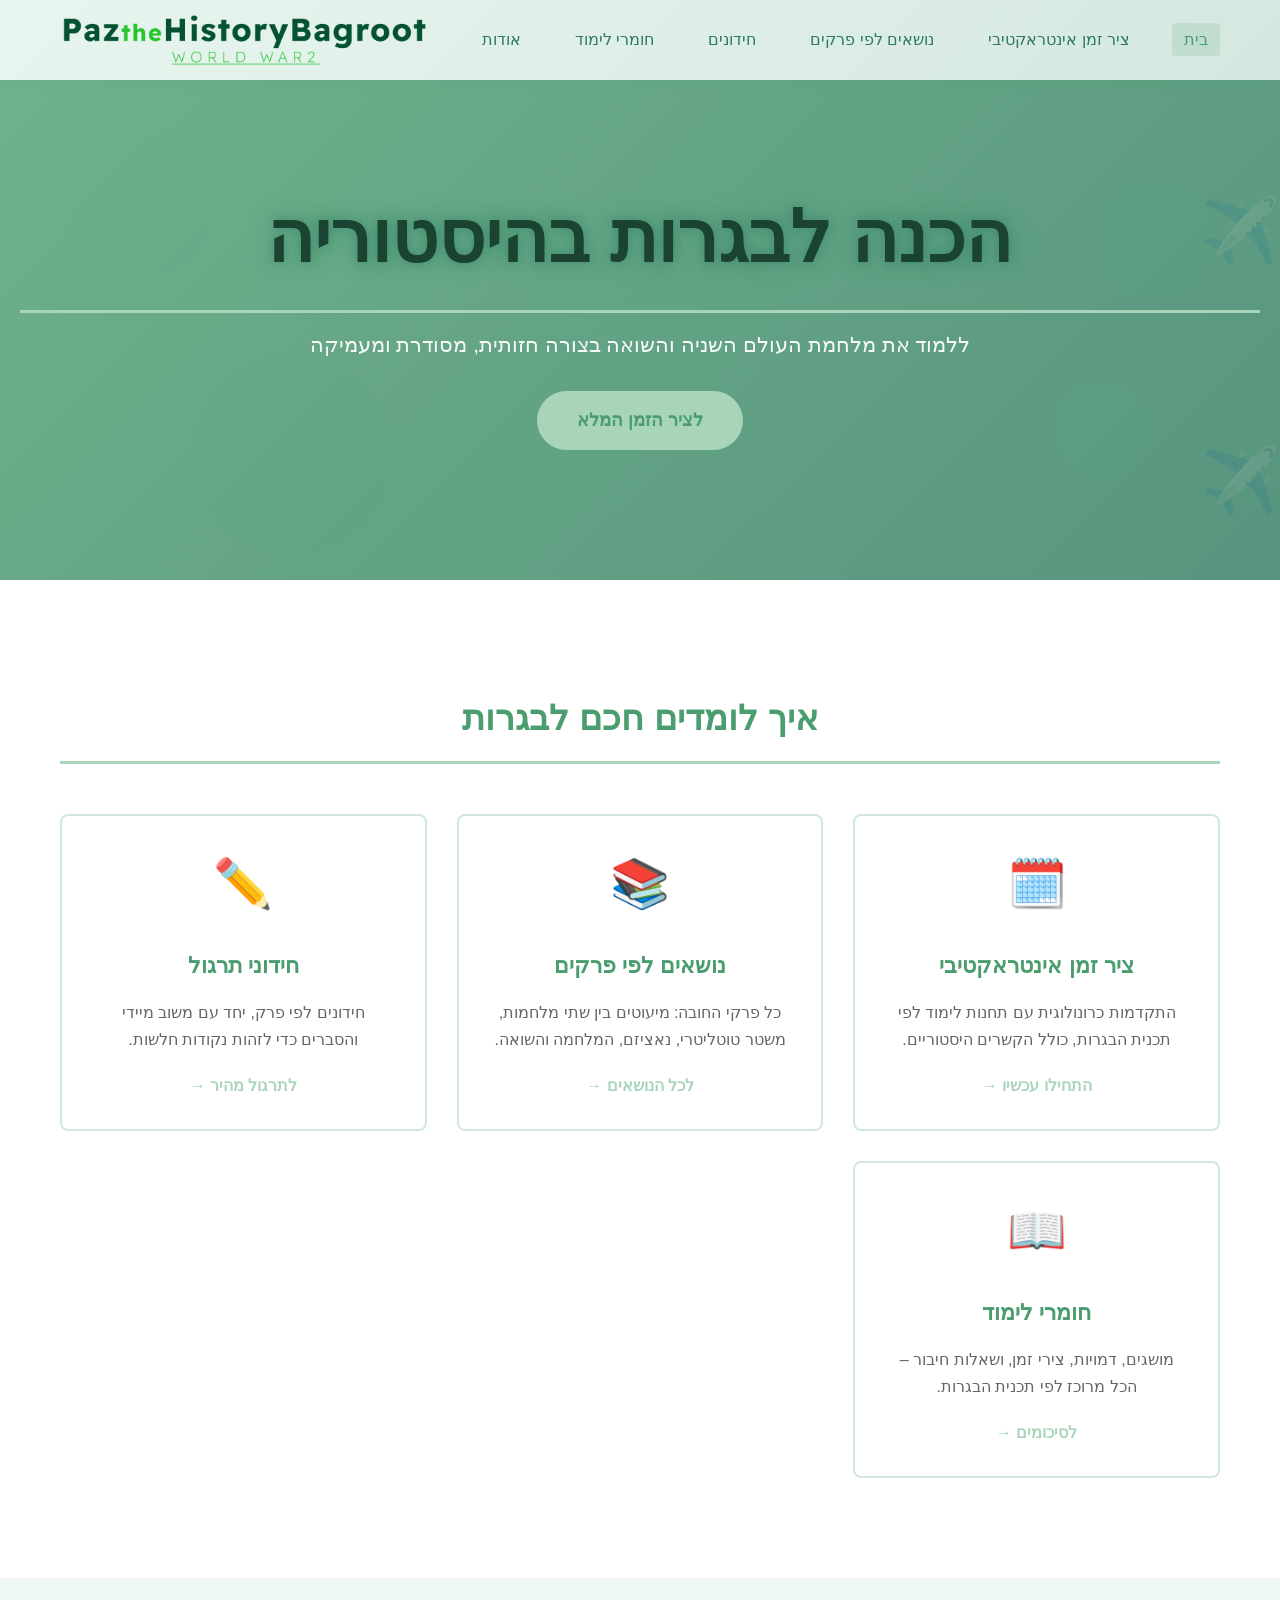
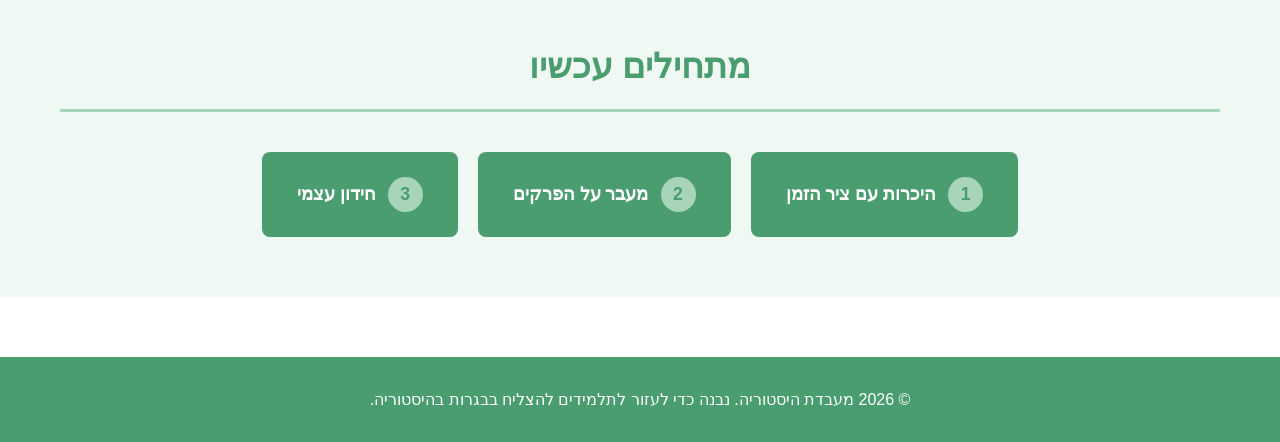
==== index.html @ ee6e5143 "Enhance hero heading with glow effect and add floating circle animations index.html changes: - Added" ====
<!DOCTYPE html>
<html lang="he" dir="rtl">
<head>
  <meta charset="UTF-8">
  <meta name="viewport" content="width=device-width, initial-scale=1.0">
  <title>PaztheHistoryBagroot</title>
  <link rel="stylesheet" href="styles/style.css">
</head>

<body dir="rtl">
  <header class="main-header">
    <div class="header-container">
      <nav class="main-nav">
        <ul>
          <li><a href="index.html" class="active">בית</a></li>
          <li><a href="interactive-timeline.html">ציר זמן אינטראקטיבי</a></li>
          <li><a href="topics.html">נושאים לפי פרקים</a></li>
          <li><a href="quizzes.html">חידונים</a></li>
          <li><a href="study-materials.html">חומרי לימוד</a></li>
          <li><a href="about.html">אודות</a></li>
        </ul>
      </nav>
      <a href="index.html" class="logo-link">
        <img src="images/pazthehistorybagroot-high-resolution-logo-transparent.png" alt="PaztheHistoryBagroot" class="header-logo">
      </a>
    </div>
  </header>

  <main>
    <!-- Hero Section -->
    <section class="hero">      <div class="hero-background">
        <div class="floater floater-1"></div>
        <div class="floater floater-2"></div>
        <div class="floater floater-3"></div>
        <div class="floater floater-4"></div>
        <div class="plane plane-1">✈️</div>
        <div class="plane plane-2">✈️</div>
      </div>      <div class="hero-content">
        <h2>הכנה לבגרות בהיסטוריה</h2>
        <p>ללמוד את מלחמת העולם השניה והשואה בצורה חזותית, מסודרת ומעמיקה</p>
        <a href="interactive-timeline.html" class="cta-button">לציר הזמן המלא</a>
      </div>
    </section>

    <!-- Feature Cards Section -->
    <section class="features">
      <div class="container">
        <h2>איך לומדים חכם לבגרות</h2>
        <div class="features-grid">
          <div class="feature-card">
            <div class="feature-icon">🗓️</div>
            <h3>ציר זמן אינטראקטיבי</h3>
            <p>התקדמות כרונולוגית עם תחנות לימוד לפי תכנית הבגרות, כולל הקשרים היסטוריים.</p>
            <a href="interactive-timeline.html" class="feature-link">התחילו עכשיו →</a>
          </div>

          <div class="feature-card">
            <div class="feature-icon">📚</div>
            <h3>נושאים לפי פרקים</h3>
            <p>כל פרקי החובה: מיעוטים בין שתי מלחמות, משטר טוטליטרי, נאציזם, המלחמה והשואה.</p>
            <a href="topics.html" class="feature-link">לכל הנושאים →</a>
          </div>

          <div class="feature-card">
            <div class="feature-icon">✏️</div>
            <h3>חידוני תרגול</h3>
            <p>חידונים לפי פרק, יחד עם משוב מיידי והסברים כדי לזהות נקודות חלשות.</p>
            <a href="quizzes.html" class="feature-link">לתרגול מהיר →</a>
          </div>

          <div class="feature-card">
            <div class="feature-icon">📖</div>
            <h3>חומרי לימוד</h3>
            <p>מושגים, דמויות, צירי זמן, ושאלות חיבור – הכל מרוכז לפי תכנית הבגרות.</p>
            <a href="study-materials.html" class="feature-link">לסיכומים →</a>
          </div>
        </div>
      </div>
    </section>

    <!-- Quick Start Section -->
    <section class="quick-start">
      <div class="container">
        <h2>מתחילים עכשיו</h2>
        <div class="quick-start-buttons">
          <button class="start-button" onclick="window.location.href='interactive-timeline.html'">
            <span class="button-number">1</span>
            היכרות עם ציר הזמן
          </button>
          <button class="start-button" onclick="window.location.href='topics.html'">
            <span class="button-number">2</span>
            מעבר על הפרקים
          </button>
          <button class="start-button" onclick="window.location.href='quizzes.html'">
            <span class="button-number">3</span>
            חידון עצמי
          </button>
        </div>
      </div>
    </section>
  </main>

  <footer>
    <div class="container">
      <p>&copy; 2026 מעבדת היסטוריה. נבנה כדי לעזור לתלמידים להצליח בבגרות בהיסטוריה.</p>
    </div>
  </footer>

  <script src="scripts/main.js"></script>
</body>
</html>
---- styles/style.css ----
/* Reset & Base Styles */
* {
  margin: 0;
  padding: 0;
  box-sizing: border-box;
}

:root {
  --primary-color: #4a9d6f;
  --secondary-color: #a8d5ba;
  --accent-color: #2d7a5e;
  --light-bg: #f0f8f4;
  --text-dark: #2c3e50;
  --text-light: #666;
  --border-color: #d0e8dc;
  --success-color: #52b788;
  --warning-color: #e74c3c;
}

html {
  scroll-behavior: smooth;
}

body {
  font-family: 'Segoe UI', Tahoma, Geneva, Verdana, sans-serif;
  line-height: 1.6;
  color: var(--text-dark);
  background-color: #fff;
  direction: rtl;
  text-align: right;
}

/* Container & Layout */
.container {
  max-width: 1200px;
  margin: 0 auto;
  padding: 0 20px;
}

/* Header Styles */
.main-header {
  background: linear-gradient(135deg, #e8f5ef 0%, #d4e8df 100%);
  color: var(--accent-color);
  padding: 15px 0;
  position: sticky;
  top: 0;
  z-index: 100;
  box-shadow: 0 2px 10px rgba(74, 157, 111, 0.1);
}

.header-container {
  max-width: 1200px;
  margin: 0 auto;
  padding: 0 20px;
  display: flex;
  justify-content: space-between;
  align-items: center;
}

.logo-link {
  display: flex;
  align-items: center;
}

.header-logo {
  height: 50px;
  width: auto;
  transition: transform 0.3s ease;
}

.logo-link:hover .header-logo {
  transform: scale(1.05);
}

.logo-link:hover {
  text-decoration: none;
}

.logo h1 {
  font-size: 1.8em;
  margin-bottom: 3px;
}

.tagline {
  font-size: 0.85em;
  opacity: 0.9;
  font-style: italic;
}

.main-nav ul {
  display: flex;
  list-style: none;
  gap: 30px;
  flex-wrap: wrap;
}

.main-nav a {
  color: var(--accent-color);
  text-decoration: none;
  font-weight: 500;
  padding: 8px 12px;
  border-radius: 4px;
  transition: all 0.3s ease;
}

.main-nav a:hover,
.main-nav a.active {
  background-color: rgba(74, 157, 111, 0.15);
  color: var(--primary-color);
}

/* Hero Section */
.hero {
  background: linear-gradient(135deg, rgba(74, 157, 111, 0.8) 0%, rgba(45, 122, 94, 0.8) 100%),
              url('/images/hero-bg.jpg') center/cover;
  color: white;
  padding: 100px 20px;
  text-align: center;
  margin-bottom: 50px;
  position: relative;
  overflow: hidden;
  min-height: 500px;
}

.hero-background {
  position: absolute;
  top: 0;
  left: 0;
  right: 0;
  bottom: 0;
  opacity: 0.3;
}

.floater {
  position: absolute;
  border-radius: 50%;
  opacity: 0.15;
  animation: float 6s ease-in-out infinite;
}

.floater-1 {
  width: 150px;
  height: 150px;
  background: #52b788;
  top: 10%;
  left: 5%;
  animation-delay: 0s;
}

.floater-2 {
  width: 100px;
  height: 100px;
  background: #74c69d;
  top: 60%;
  right: 10%;
  animation-delay: 2s;
}

.floater-3 {
  width: 200px;
  height: 200px;
  background: #40916c;
  bottom: 5%;
  left: 15%;
  animation-delay: 4s;
}

.floater-4 {
  width: 120px;
  height: 120px;
  background: #52b788;
  top: 20%;
  right: 5%;
  animation-delay: 1s;
}

@keyframes float {
  0%, 100% {
    transform: translateY(0px) rotate(0deg);
  }
  50% {
    transform: translateY(-30px) rotate(180deg);
  }
}

.plane {
  position: absolute;
  font-size: 4em;
  opacity: 0.4;
  animation: flyAcross 20s linear infinite;
}

.plane-1 {
  top: 20%;
  animation-delay: 0s;
}

.plane-2 {
  top: 70%;
  animation-delay: 10s;
}

@keyframes flyAcross {
  from {
    right: -100px;
  }
  to {
    right: 100%;
  }
}

.hero-content {
  position: relative;
  z-index: 1;
  animation: fadeInUp 1s ease-out;
}

@keyframes fadeInUp {
  from {
    opacity: 0;
    transform: translateY(30px);
  }
  to {
    opacity: 1;
    transform: translateY(0);
  }
}

.hero-content h2 {
  font-size: 4.5em;
  margin-bottom: 15px;
  font-weight: bold;
  color: #1b4332;
  text-shadow: 
    0 0 10px rgba(45, 122, 94, 0.5),
    0 0 20px rgba(45, 122, 94, 0.3),
    0 0 30px rgba(52, 183, 136, 0.2);
  animation: slideInDown 0.8s ease-out;
  transition: all 0.3s ease;
  cursor: pointer;
}

.hero-content h2:hover {
  transform: scale(1.08) translateY(-10px);
  text-shadow: 
    0 0 15px rgba(45, 122, 94, 0.8),
    0 0 30px rgba(45, 122, 94, 0.5),
    0 0 45px rgba(52, 183, 136, 0.4);
}

@keyframes slideInDown {
  from {
    opacity: 0;
    transform: translateY(-50px);
  }
  to {
    opacity: 1;
    transform: translateY(0);
  }
}

.hero-content p {
  font-size: 1.3em;
  margin-bottom: 30px;
  opacity: 0.95;
  animation: slideInUp 1s ease-out;
}

@keyframes slideInUp {
  from {
    opacity: 0;
    transform: translateY(30px);
  }
  to {
    opacity: 1;
    transform: translateY(0);
  }
}

.cta-button {
  display: inline-block;
  background-color: var(--secondary-color);
  color: var(--primary-color);
  padding: 15px 40px;
  font-size: 1.1em;
  border-radius: 50px;
  text-decoration: none;
  font-weight: bold;
  transition: all 0.3s ease;
  cursor: pointer;
  border: none;
}

.cta-button:hover {
  background-color: #e8c394;
  transform: translateY(-3px);
  box-shadow: 0 5px 15px rgba(0, 0, 0, 0.2);
}

/* Features Section */
.features {
  padding: 60px 0;
  background-color: white;
}

.features h2 {
  text-align: center;
  font-size: 2.2em;
  margin-bottom: 50px;
  color: var(--primary-color);
}

.features-grid {
  display: grid;
  grid-template-columns: repeat(auto-fit, minmax(280px, 1fr));
  gap: 30px;
}

.figures-grid {
  display: grid;
  grid-template-columns: repeat(auto-fit, minmax(280px, 1fr));
  gap: 30px;
}

.figure-card {
  display: block;
  text-decoration: none;
  color: inherit;
  transition: transform 0.3s ease;
}

.figure-card:hover {
  transform: translateY(-5px);
}

.figure-card .card {
  height: 100%;
  display: flex;
  flex-direction: column;
}

.figure-img {
  width: 150px;
  height: 150px;
  object-fit: cover;
  object-position: center top;
  border-radius: 50%;
  margin: 0 auto 15px auto;
  display: block;
  border: 3px solid var(--secondary-color);
}

.feature-card {
  background: white;
  border: 2px solid var(--border-color);
  border-radius: 8px;
  padding: 30px;
  text-align: center;
  transition: all 0.3s ease;
  cursor: pointer;
}

.feature-card:hover {
  border-color: var(--secondary-color);
  box-shadow: 0 10px 25px rgba(0, 0, 0, 0.1);
  transform: translateY(-5px);
}

.feature-icon {
  font-size: 3em;
  margin-bottom: 15px;
}

.feature-card h3 {
  color: var(--primary-color);
  margin-bottom: 15px;
  font-size: 1.4em;
}

.feature-card p {
  color: var(--text-light);
  margin-bottom: 20px;
  line-height: 1.7;
}

.feature-link {
  color: var(--secondary-color);
  text-decoration: none;
  font-weight: bold;
  transition: all 0.3s ease;
}

.feature-link:hover {
  color: var(--accent-color);
}

/* Quick Start Section */
.quick-start {
  background-color: var(--light-bg);
  padding: 60px 0;
  text-align: center;
}

.quick-start h2 {
  font-size: 2.2em;
  margin-bottom: 40px;
  color: var(--primary-color);
}

.quick-start-buttons {
  display: flex;
  justify-content: center;
  gap: 20px;
  flex-wrap: wrap;
}

.start-button {
  background-color: var(--primary-color);
  color: white;
  border: none;
  padding: 25px 35px;
  border-radius: 8px;
  font-size: 1.1em;
  font-weight: bold;
  cursor: pointer;
  transition: all 0.3s ease;
  display: flex;
  align-items: center;
  gap: 12px;
}

.start-button:hover {
  background-color: var(--accent-color);
  transform: scale(105%);
}

.button-number {
  background-color: var(--secondary-color);
  color: var(--primary-color);
  width: 35px;
  height: 35px;
  border-radius: 50%;
  display: flex;
  align-items: center;
  justify-content: center;
  font-weight: bold;
}

/* Footer */
footer {
  background-color: var(--primary-color);
  color: white;
  text-align: center;
  padding: 30px 0;
  margin-top: 60px;
}

/* Main Content */
main {
  min-height: calc(100vh - 200px);
}

/* Utility Classes */
.active {
  color: var(--secondary-color);
}

/* Responsive Design */
@media (max-width: 768px) {
  .header-container {
    flex-direction: column;
    gap: 15px;
  }

  .main-nav ul {
    gap: 15px;
    justify-content: center;
  }

  .hero-content h2 {
    font-size: 2em;
  }

  .hero-content p {
    font-size: 1.1em;
  }

  .quick-start-buttons {
    flex-direction: column;
  }

  .start-button {
    justify-content: center;
  }
}

/* Page Content Styles */
.page-header {
  background: linear-gradient(135deg, var(--primary-color) 0%, #2d5f3f 100%);
  color: white;
  padding: 40px 0;
  margin-bottom: 40px;
}

.page-header h1 {
  font-size: 2.5em;
  margin-bottom: 10px;
}

.page-header p {
  font-size: 1.1em;
  opacity: 0.95;
}

/* Section Styles */
section {
  margin-bottom: 40px;
}

section h2 {
  color: var(--primary-color);
  font-size: 2em;
  margin-bottom: 30px;
  border-bottom: 3px solid var(--secondary-color);
  padding-bottom: 15px;
}

section h3 {
  color: var(--primary-color);
  font-size: 1.4em;
  margin-top: 25px;
  margin-bottom: 15px;
}

/* Card Styles */
.card {
  background: white;
  border-left: 4px solid var(--secondary-color);
  padding: 20px;
  margin-bottom: 20px;
  border-radius: 4px;
  box-shadow: 0 2px 5px rgba(0, 0, 0, 0.05);
}

.card:hover {
  box-shadow: 0 5px 15px rgba(0, 0, 0, 0.1);
  transition: all 0.3s ease;
}

.essay-card {
  cursor: pointer;
  position: relative;
}

.essay-card::after {
  content: "▼";
  position: absolute;
  left: 20px;
  top: 20px;
  font-size: 0.9em;
  color: var(--secondary-color);
  transition: transform 0.3s ease;
}

.essay-card.expanded::after {
  transform: rotate(180deg);
}

.essay-answer {
  max-height: 0;
  overflow: hidden;
  transition: max-height 0.5s ease;
  margin-top: 0;
}

.essay-card.expanded .essay-answer {
  max-height: 1000px;
  margin-top: 15px;
  padding-top: 15px;
  border-top: 2px solid var(--secondary-color);
}

.essay-answer p {
  margin-bottom: 10px;
  line-height: 1.8;
}

/* Button Styles */
.btn {
  display: inline-block;
  padding: 12px 25px;
  border-radius: 4px;
  text-decoration: none;
  font-weight: bold;
  transition: all 0.3s ease;
  border: none;
  cursor: pointer;
}

.btn-primary {
  background-color: var(--primary-color);
  color: white;
}

.btn-primary:hover {
  background-color: var(--accent-color);
}

.btn-secondary {
  background-color: var(--secondary-color);
  color: var(--primary-color);
}

.btn-secondary:hover {
  background-color: #e8c394;
}

.btn-success {
  background-color: var(--success-color);
  color: white;
}

.btn-success:hover {
  background-color: #229954;
}

/* Timeline Styles */
.timeline {
  position: relative;
  padding: 20px 0;
}

.timeline-item {
  margin-bottom: 50px;
  padding-left: 50px;
  position: relative;
}

.timeline-item::before {
  content: '';
  position: absolute;
  left: 0;
  top: 0;
  width: 30px;
  height: 30px;
  background-color: var(--secondary-color);
  border-radius: 50%;
  border: 3px solid var(--primary-color);
}

.timeline-item::after {
  content: '';
  position: absolute;
  left: 14px;
  top: 30px;
  width: 2px;
  height: 50px;
  background-color: var(--border-color);
}

.timeline-item:last-child::after {
  display: none;
}

/* RTL adjustments */
body[dir="rtl"] .timeline-item {
  padding-right: 50px;
  padding-left: 0;
}

body[dir="rtl"] .timeline-item::before {
  right: 0;
  left: auto;
}

body[dir="rtl"] .timeline-item::after {
  right: 14px;
  left: auto;
}

.list-rtl {
  padding-right: 20px;
  padding-left: 0;
}

.timeline-points {
  padding-right: 20px;
  padding-left: 0;
  margin: 0;
}

.detail-significance {
  margin-top: 15px;
  padding: 10px;
  background-color: #f5f5f5;
  border-right: 3px solid var(--secondary-color);
  border-left: none;
}

.timeline-item h4 {
  color: var(--primary-color);
  margin-bottom: 5px;
}

.timeline-item .date {
  color: var(--secondary-color);
  font-weight: bold;
  font-size: 0.9em;
}

/* Quiz Styles */
.quiz-container {
  background: white;
  border-radius: 8px;
  padding: 30px;
  margin-bottom: 30px;
  box-shadow: 0 2px 10px rgba(0, 0, 0, 0.1);
}

.question {
  margin-bottom: 25px;
}

.question h4 {
  color: var(--primary-color);
  margin-bottom: 15px;
  font-size: 1.1em;
}

.option {
  background-color: var(--light-bg);
  border: 2px solid var(--border-color);
  padding: 12px 15px;
  margin-bottom: 10px;
  border-radius: 4px;
  cursor: pointer;
  transition: all 0.3s ease;
  display: flex;
  align-items: flex-start;
  gap: 10px;
  word-wrap: break-word;
  overflow-wrap: break-word;
}

.option:hover {
  border-color: var(--secondary-color);
  background-color: rgba(212, 165, 116, 0.1);
}

.option input[type="radio"] {
  margin-top: 3px;
  flex-shrink: 0;
}

.option.selected {
  background-color: rgba(212, 165, 116, 0.2);
  border-color: var(--secondary-color);
}

.option.correct {
  background-color: rgba(39, 174, 96, 0.2);
  border-color: var(--success-color);
}

.option.incorrect {
  background-color: rgba(231, 76, 60, 0.2);
  border-color: var(--warning-color);
}

/* Table Styles */
table {
  width: 100%;
  border-collapse: collapse;
  margin: 20px 0;
}

table th {
  background-color: var(--primary-color);
  color: white;
  padding: 15px;
  text-align: left;
}

table td {
  padding: 12px 15px;
  border-bottom: 1px solid var(--border-color);
}

table tr:hover {
  background-color: var(--light-bg);
}

table td a {
  color: var(--primary-color);
  text-decoration: none;
  font-weight: 500;
  transition: color 0.3s ease;
}

table td a:hover {
  color: var(--accent-color);
  text-decoration: underline;
}

/* Flashcard Styles */
.flashcard-set {
  display: grid;
  grid-template-columns: repeat(auto-fit, minmax(280px, 1fr));
  gap: 20px;
  margin: 20px 0;
}

.flashcard {
  perspective: 1000px;
  height: 250px;
  cursor: pointer;
}

.flashcard-inner {
  position: relative;
  width: 100%;
  height: 100%;
  transition: transform 0.6s;
  transform-style: preserve-3d;
}

.flashcard.flipped .flashcard-inner {
  transform: rotateY(180deg);
}

.flashcard-front,
.flashcard-back {
  position: absolute;
  width: 100%;
  height: 100%;
  backface-visibility: hidden;
  border: 2px solid var(--border-color);
  border-radius: 8px;
  display: flex;
  align-items: center;
  justify-content: center;
  padding: 30px;
  box-shadow: 0 5px 15px rgba(0, 0, 0, 0.1);
}

.flashcard-front {
  background: white;
}

.flashcard-front h3 {
  margin: 0;
  color: var(--primary-color);
  font-size: 1.3em;
  text-align: center;
}

.flashcard-back {
  background-color: var(--secondary-color);
  color: white;
  transform: rotateY(180deg);
}

.flashcard-back p {
  margin: 0;
  font-size: 1em;
  line-height: 1.6;
  text-align: center;
}

.flashcard:hover .flashcard-front,
.flashcard:hover .flashcard-back {
  box-shadow: 0 8px 20px rgba(0, 0, 0, 0.15);
}
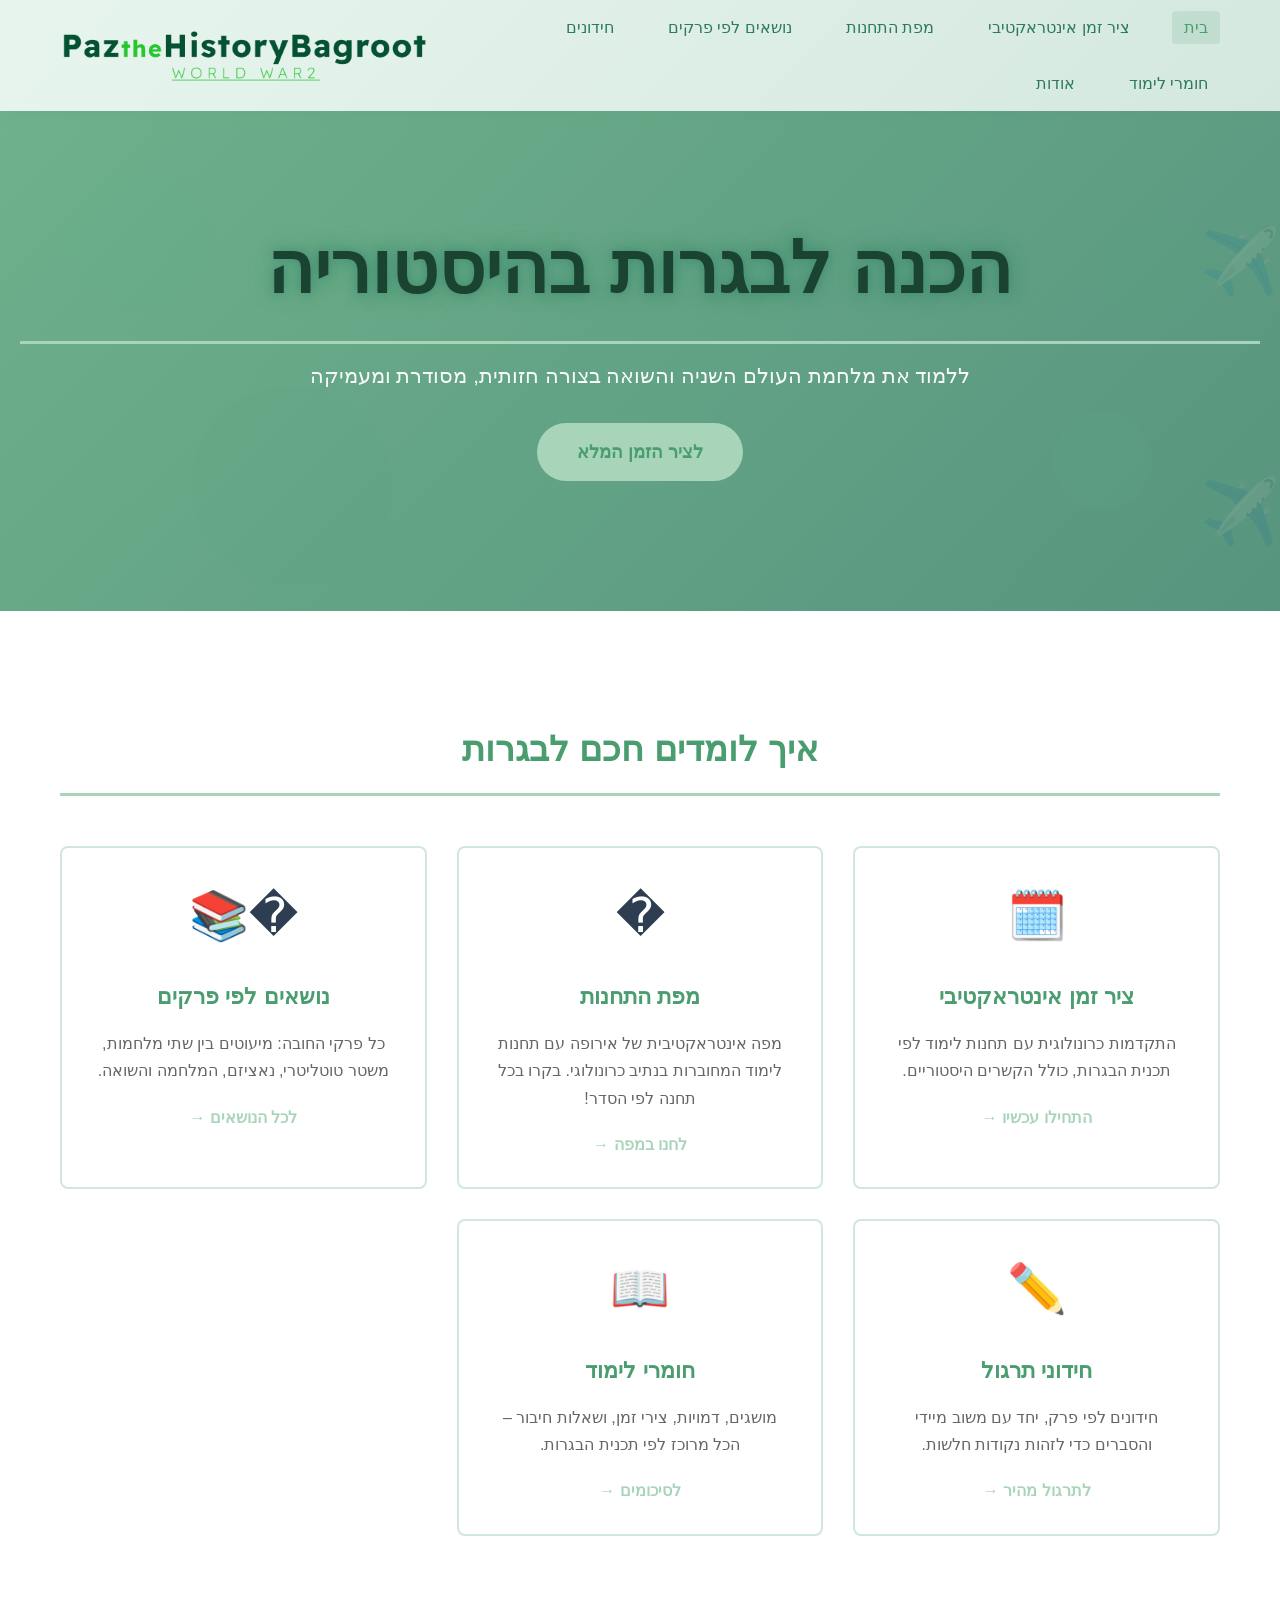
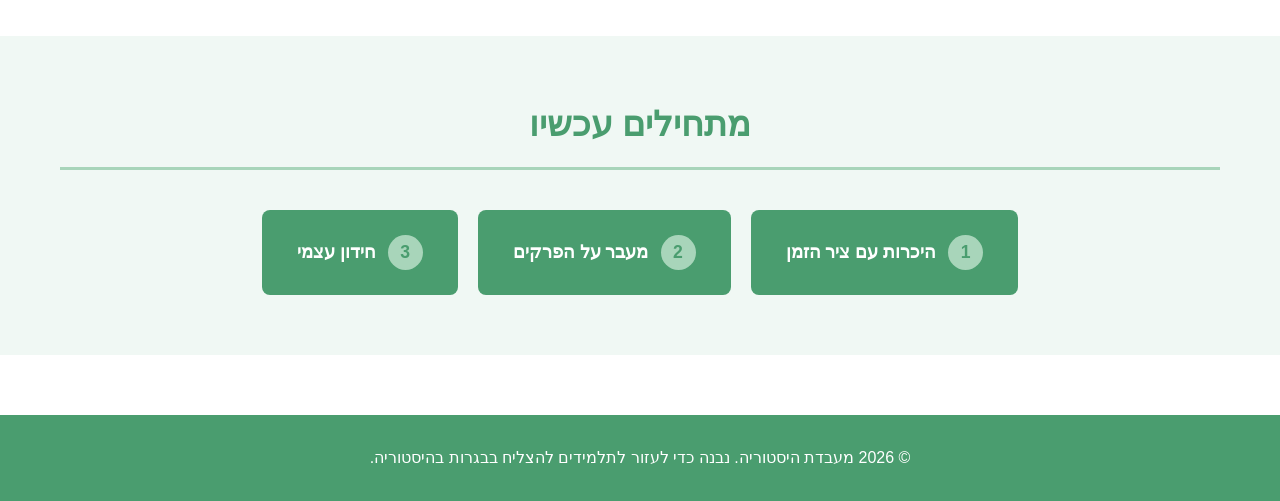
==== commit e9e02904: "Add interactive Europe timeline map with 34 chronological stations" ====
--- a/index.html
+++ b/index.html
@@ -14,6 +14,7 @@
         <ul>
           <li><a href="index.html" class="active">בית</a></li>
           <li><a href="interactive-timeline.html">ציר זמן אינטראקטיבי</a></li>
+          <li><a href="timeline-map.html">מפת התחנות</a></li>
           <li><a href="topics.html">נושאים לפי פרקים</a></li>
           <li><a href="quizzes.html">חידונים</a></li>
           <li><a href="study-materials.html">חומרי לימוד</a></li>
@@ -55,7 +56,14 @@
           </div>
 
           <div class="feature-card">
-            <div class="feature-icon">📚</div>
+            <div class="feature-icon">�️</div>
+            <h3>מפת התחנות</h3>
+            <p>מפה אינטראקטיבית של אירופה עם תחנות לימוד המחוברות בנתיב כרונולוגי. בקרו בכל תחנה לפי הסדר!</p>
+            <a href="timeline-map.html" class="feature-link">לחנו במפה →</a>
+          </div>
+
+          <div class="feature-card">
+            <div class="feature-icon">�📚</div>
             <h3>נושאים לפי פרקים</h3>
             <p>כל פרקי החובה: מיעוטים בין שתי מלחמות, משטר טוטליטרי, נאציזם, המלחמה והשואה.</p>
             <a href="topics.html" class="feature-link">לכל הנושאים →</a>
--- a/styles/style.css
+++ b/styles/style.css
@@ -802,7 +802,213 @@
   text-decoration: underline;
 }
 
-/* Flashcard Styles */
+/* Timeline Map Styles */
+.timeline-map-intro {
+  text-align: center;
+  margin: 40px 0;
+}
+
+.timeline-map-intro h2 {
+  color: var(--primary-color);
+  margin-bottom: 10px;
+}
+
+.timeline-map-intro p {
+  color: var(--text-light);
+  font-size: 1.1em;
+}
+
+.map-container {
+  margin: 40px 0;
+  border-radius: 12px;
+  overflow: hidden;
+  box-shadow: 0 5px 20px rgba(0, 0, 0, 0.1);
+  background: #f5f5f5;
+}
+
+.europe-map-wrapper {
+  position: relative;
+  width: 100%;
+  padding-bottom: 66.67%;
+  background: #e8f5f0;
+}
+
+.europe-map {
+  position: absolute;
+  top: 0;
+  left: 0;
+  width: 100%;
+  height: 100%;
+  object-fit: cover;
+}
+
+.stations-overlay {
+  position: absolute;
+  top: 0;
+  left: 0;
+  width: 100%;
+  height: 100%;
+  z-index: 10;
+}
+
+.station-marker {
+  position: absolute;
+  width: 50px;
+  height: 50px;
+  border-radius: 50%;
+  display: flex;
+  align-items: center;
+  justify-content: center;
+  cursor: pointer;
+  font-weight: bold;
+  font-size: 1.1em;
+  transition: all 0.3s ease;
+  border: 3px solid white;
+  box-shadow: 0 2px 8px rgba(0, 0, 0, 0.2);
+}
+
+.station-marker.locked {
+  background: #ccc;
+  color: white;
+  cursor: not-allowed;
+  opacity: 0.6;
+}
+
+.station-marker.unlocked {
+  background: var(--secondary-color);
+  color: white;
+  cursor: pointer;
+}
+
+.station-marker.unlocked:hover {
+  transform: scale(1.15);
+  box-shadow: 0 4px 12px rgba(74, 157, 111, 0.4);
+}
+
+.station-marker.active {
+  background: var(--primary-color);
+  transform: scale(1.2);
+  box-shadow: 0 0 20px rgba(74, 157, 111, 0.6);
+}
+
+.station-detail-card {
+  background: white;
+  border-radius: 12px;
+  padding: 30px;
+  margin: 40px 0;
+  box-shadow: 0 5px 15px rgba(0, 0, 0, 0.08);
+  border-left: 5px solid var(--primary-color);
+}
+
+.station-detail-header {
+  display: flex;
+  justify-content: space-between;
+  align-items: center;
+  margin-bottom: 15px;
+}
+
+.station-detail-header h3 {
+  color: var(--primary-color);
+  font-size: 1.8em;
+  margin: 0;
+}
+
+.station-number {
+  background: var(--secondary-color);
+  color: var(--primary-color);
+  padding: 8px 16px;
+  border-radius: 20px;
+  font-weight: bold;
+  margin: 0;
+}
+
+.station-date {
+  color: var(--accent-color);
+  font-size: 1.1em;
+  font-weight: 600;
+  margin-bottom: 15px;
+}
+
+.station-description {
+  font-size: 1em;
+  line-height: 1.8;
+  color: var(--text-dark);
+  margin-bottom: 20px;
+}
+
+.station-key-points {
+  background: var(--light-bg);
+  padding: 15px;
+  border-radius: 8px;
+  margin: 20px 0;
+}
+
+.station-key-points ul {
+  list-style: none;
+  padding: 0;
+}
+
+.station-key-points li {
+  padding: 8px 0;
+  padding-right: 20px;
+  color: var(--text-dark);
+  position: relative;
+}
+
+.station-key-points li:before {
+  content: "▸";
+  position: absolute;
+  right: 0;
+  color: var(--primary-color);
+  font-size: 1.2em;
+}
+
+.station-buttons {
+  display: flex;
+  gap: 15px;
+  margin-top: 25px;
+  justify-content: flex-start;
+}
+
+.progress-section {
+  margin: 40px 0;
+  padding: 20px;
+  background: var(--light-bg);
+  border-radius: 12px;
+}
+
+.progress-section h3 {
+  color: var(--primary-color);
+  margin-bottom: 15px;
+}
+
+.progress-bar {
+  width: 100%;
+  height: 30px;
+  background: white;
+  border-radius: 15px;
+  overflow: hidden;
+  margin-bottom: 10px;
+  border: 2px solid var(--border-color);
+}
+
+.progress-fill {
+  height: 100%;
+  background: linear-gradient(90deg, var(--secondary-color), var(--primary-color));
+  transition: width 0.5s ease;
+  display: flex;
+  align-items: center;
+  justify-content: flex-end;
+  padding-right: 10px;
+  color: white;
+  font-weight: bold;
+  font-size: 0.9em;
+}
+
+#progress-text {
+  color: var(--text-light);
+  text-align: center;
+}
 .flashcard-set {
   display: grid;
   grid-template-columns: repeat(auto-fit, minmax(280px, 1fr));
@@ -871,3 +1077,363 @@
 .flashcard:hover .flashcard-back {
   box-shadow: 0 8px 20px rgba(0, 0, 0, 0.15);
 }
+/* Interactive Timeline Map Styles */
+#mapContainer {
+  width: 100%;
+  max-width: 1200px;
+  margin: 30px auto;
+  padding: 20px;
+}
+
+.map-legend {
+  background: linear-gradient(135deg, #f0f8f4 0%, #e8f5ef 100%);
+  border: 1px solid var(--border-color);
+  border-radius: 8px;
+  padding: 15px 20px;
+  margin-bottom: 25px;
+  box-shadow: 0 2px 8px rgba(74, 157, 111, 0.08);
+}
+
+.map-legend h3 {
+  font-size: 1.2em;
+  color: var(--accent-color);
+  margin-bottom: 12px;
+  text-align: right;
+}
+
+.legend-items {
+  display: flex;
+  gap: 30px;
+  flex-wrap: wrap;
+  justify-content: flex-end;
+}
+
+.legend-item {
+  display: flex;
+  align-items: center;
+  gap: 8px;
+  font-size: 0.95em;
+  color: var(--text-dark);
+}
+
+.legend-marker {
+  width: 16px;
+  height: 16px;
+  border-radius: 50%;
+  flex-shrink: 0;
+}
+
+.legend-marker.locked {
+  background-color: #ccc;
+  opacity: 0.4;
+}
+
+.legend-marker.current {
+  background-color: var(--accent-color);
+  box-shadow: 0 0 8px rgba(45, 122, 94, 0.5);
+}
+
+.legend-marker.completed {
+  background-color: var(--success-color);
+}
+
+.timeline-map {
+  width: 100%;
+  height: auto;
+  max-width: 100%;
+  border: 2px solid var(--border-color);
+  border-radius: 8px;
+  background: linear-gradient(135deg, #fafbfa 0%, #f5f8f6 100%);
+  box-shadow: 0 4px 12px rgba(74, 157, 111, 0.1);
+  margin-bottom: 30px;
+}
+
+.station-marker circle {
+  transition: all 0.3s ease;
+}
+
+.station-marker.completed circle:first-child {
+  fill: var(--success-color);
+}
+
+.station-marker.current circle:first-child {
+  fill: var(--accent-color);
+  filter: drop-shadow(0 0 6px rgba(45, 122, 94, 0.6));
+}
+
+.station-marker.locked {
+  opacity: 0.4;
+  cursor: not-allowed !important;
+}
+
+.station-marker:not(.locked):hover circle:first-child {
+  r: 2.8;
+  filter: drop-shadow(0 0 8px rgba(45, 122, 94, 0.5));
+}
+
+@keyframes pulse {
+  0% {
+    r: 2.5;
+    opacity: 1;
+    stroke-width: 0.5;
+  }
+  100% {
+    r: 5;
+    opacity: 0;
+    stroke-width: 0;
+  }
+}
+
+.pulse-ring {
+  animation: pulse 1.5s ease-out infinite;
+}
+
+.station-path {
+  opacity: 0.6;
+}
+
+.map-info-panel {
+  background: linear-gradient(135deg, #ffffff 0%, #f0f8f4 100%);
+  border: 2px solid var(--border-color);
+  border-radius: 8px;
+  padding: 30px;
+  margin: 30px 0;
+  max-width: 100%;
+  box-shadow: 0 4px 12px rgba(74, 157, 111, 0.1);
+  min-height: 400px;
+}
+
+.station-info-content h2 {
+  color: var(--accent-color);
+  margin-bottom: 10px;
+  font-size: 1.6em;
+  line-height: 1.4;
+}
+
+.station-date {
+  color: var(--text-light);
+  font-size: 0.95em;
+  margin-bottom: 15px;
+  font-weight: 500;
+}
+
+.station-description {
+  color: var(--text-dark);
+  font-size: 1em;
+  margin-bottom: 20px;
+  line-height: 1.7;
+}
+
+.station-key-points h4 {
+  color: var(--accent-color);
+  margin: 20px 0 12px 0;
+  font-size: 1.05em;
+}
+
+.station-key-points .key-points-list {
+  list-style: none;
+  padding: 0;
+  margin: 0 0 20px 0;
+}
+
+.station-key-points .key-points-list li {
+  padding: 8px 0 8px 24px;
+  position: relative;
+  color: var(--text-dark);
+  line-height: 1.6;
+}
+
+.station-key-points .key-points-list li:before {
+  content: "•";
+  position: absolute;
+  left: 8px;
+  color: var(--primary-color);
+  font-weight: bold;
+}
+
+.significance {
+  background: rgba(74, 157, 111, 0.08);
+  padding: 15px;
+  border-right: 4px solid var(--primary-color);
+  border-radius: 4px;
+  color: var(--text-dark);
+  margin: 20px 0;
+  font-size: 0.95em;
+  line-height: 1.6;
+}
+
+.significance strong {
+  color: var(--accent-color);
+}
+
+.complete-button {
+  background: linear-gradient(135deg, var(--primary-color) 0%, var(--accent-color) 100%);
+  color: white;
+  border: none;
+  padding: 14px 30px;
+  border-radius: 6px;
+  font-size: 1em;
+  font-weight: 600;
+  cursor: pointer;
+  margin-top: 20px;
+  transition: all 0.3s ease;
+  box-shadow: 0 4px 12px rgba(45, 122, 94, 0.3);
+}
+
+.complete-button:hover {
+  transform: translateY(-2px);
+  box-shadow: 0 6px 16px rgba(45, 122, 94, 0.4);
+}
+
+.complete-button:active {
+  transform: translateY(0);
+}
+
+.station-status {
+  margin-top: 15px;
+  padding: 12px 15px;
+  border-radius: 4px;
+  font-size: 0.95em;
+  font-weight: 500;
+}
+
+.status-unlock {
+  background-color: rgba(255, 193, 7, 0.1);
+  color: #f57f17;
+  display: block;
+  padding: 12px 15px;
+  border-radius: 4px;
+  border-right: 4px solid #f57f17;
+}
+
+.status-completed {
+  background-color: rgba(82, 183, 136, 0.1);
+  color: var(--success-color);
+  display: block;
+  padding: 12px 15px;
+  border-radius: 4px;
+  border-right: 4px solid var(--success-color);
+}
+
+.status-locked {
+  background-color: rgba(200, 200, 200, 0.1);
+  color: var(--text-light);
+  display: block;
+  padding: 12px 15px;
+  border-radius: 4px;
+  border-right: 4px solid #ccc;
+}
+
+.progress-bar {
+  width: 100%;
+  max-width: 600px;
+  height: 30px;
+  background: var(--light-bg);
+  border: 2px solid var(--border-color);
+  border-radius: 15px;
+  overflow: hidden;
+  margin: 20px auto;
+  position: relative;
+  box-shadow: 0 2px 8px rgba(74, 157, 111, 0.1);
+}
+
+.progress-fill {
+  height: 100%;
+  background: linear-gradient(90deg, var(--primary-color) 0%, var(--secondary-color) 100%);
+  width: 0%;
+  transition: width 0.6s ease;
+  border-radius: 13px;
+}
+
+.progress-text {
+  position: absolute;
+  top: 50%;
+  left: 50%;
+  transform: translate(-50%, -50%);
+  font-weight: 600;
+  color: var(--accent-color);
+  font-size: 0.95em;
+  z-index: 10;
+}
+
+.reset-button {
+  background: var(--warning-color);
+  color: white;
+  border: none;
+  padding: 10px 20px;
+  border-radius: 6px;
+  font-size: 0.9em;
+  font-weight: 600;
+  cursor: pointer;
+  margin: 10px;
+  transition: all 0.3s ease;
+}
+
+.reset-button:hover {
+  background: #c0392b;
+  transform: translateY(-2px);
+  box-shadow: 0 4px 12px rgba(231, 76, 60, 0.3);
+}
+
+/* Responsive Design */
+@media (max-width: 768px) {
+  .map-legend {
+    padding: 12px 15px;
+  }
+
+  .legend-items {
+    flex-direction: column;
+    gap: 12px;
+    justify-content: flex-end;
+  }
+
+  .legend-item {
+    font-size: 0.85em;
+  }
+
+  .map-info-panel {
+    padding: 20px;
+    min-height: auto;
+  }
+
+  .station-info-content h2 {
+    font-size: 1.4em;
+  }
+
+  .progress-bar {
+    max-width: 100%;
+  }
+
+  .timeline-map {
+    min-height: 400px;
+  }
+}
+
+@media (max-width: 480px) {
+  .map-legend h3 {
+    font-size: 1em;
+  }
+
+  .legend-item {
+    font-size: 0.75em;
+    gap: 6px;
+  }
+
+  .legend-marker {
+    width: 12px;
+    height: 12px;
+  }
+
+  .station-info-content h2 {
+    font-size: 1.2em;
+  }
+
+  .station-description {
+    font-size: 0.9em;
+  }
+
+  .complete-button {
+    padding: 12px 20px;
+    font-size: 0.9em;
+  }
+}
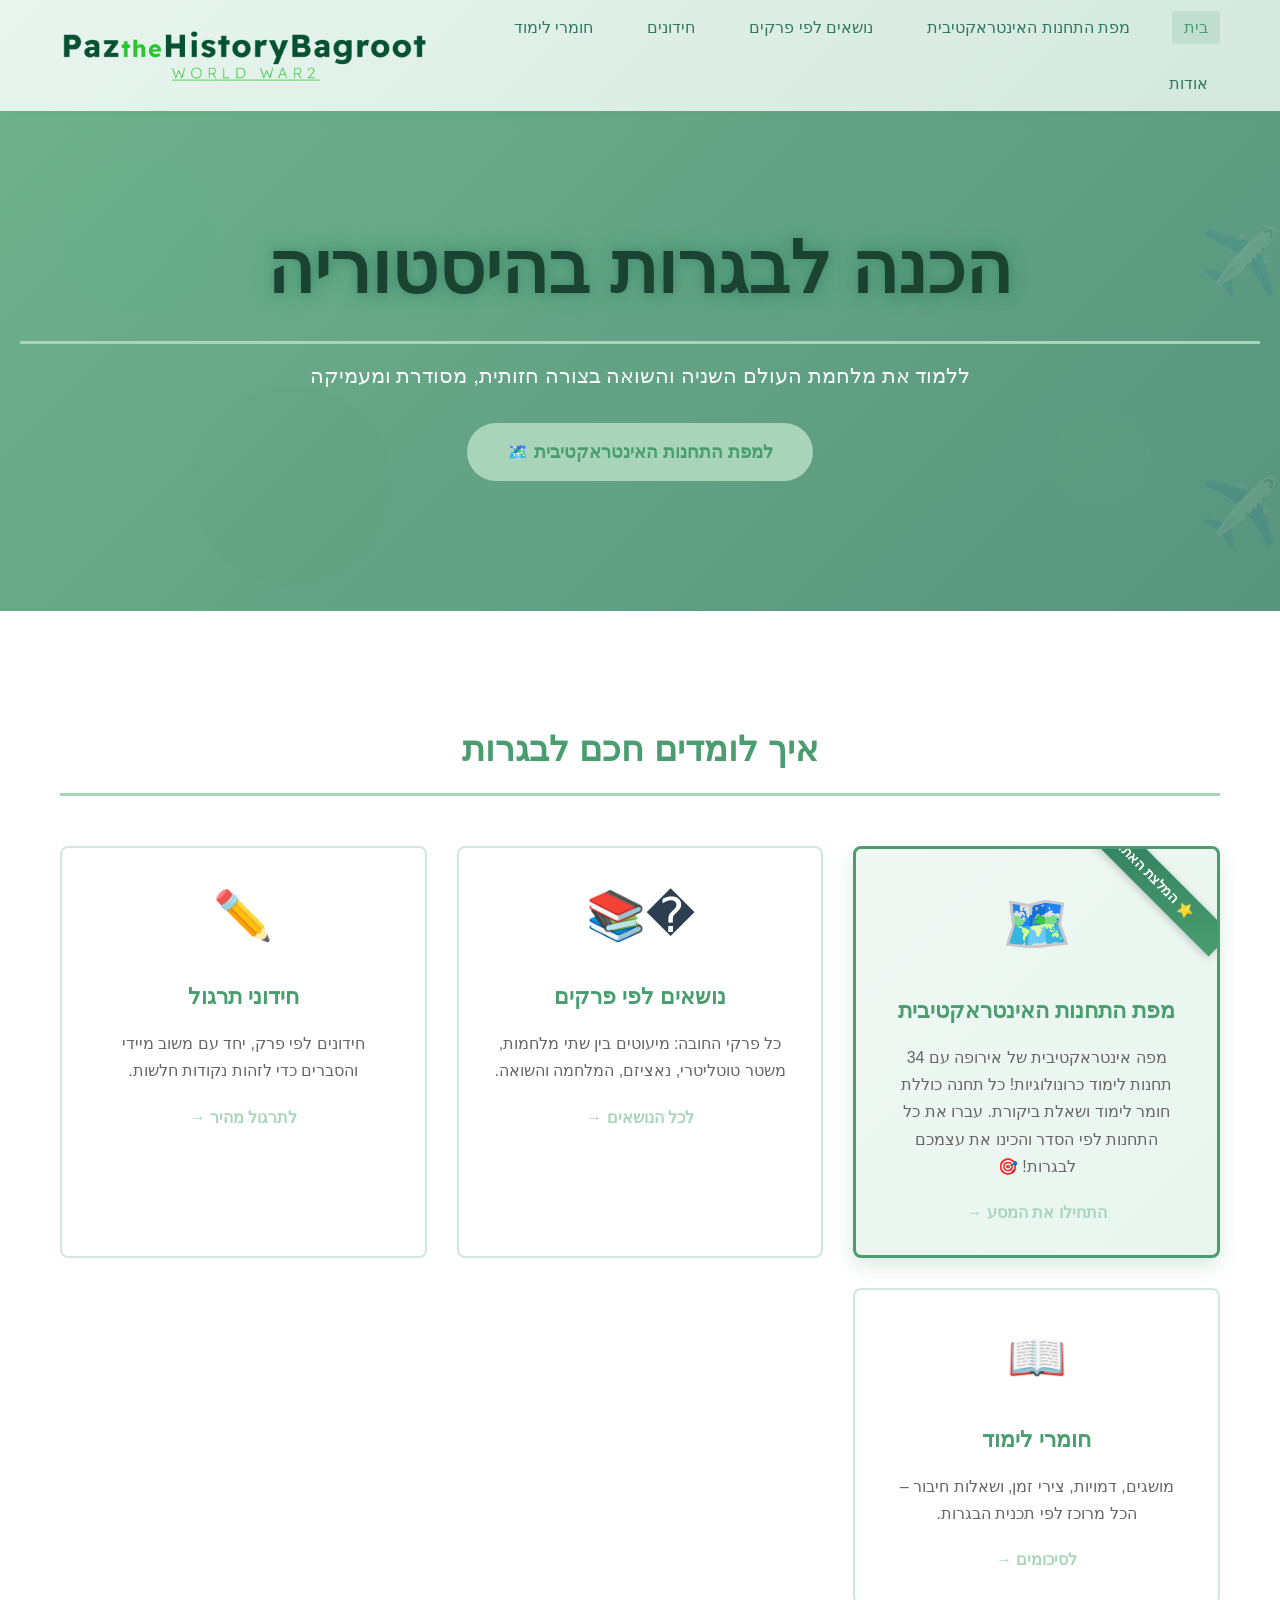
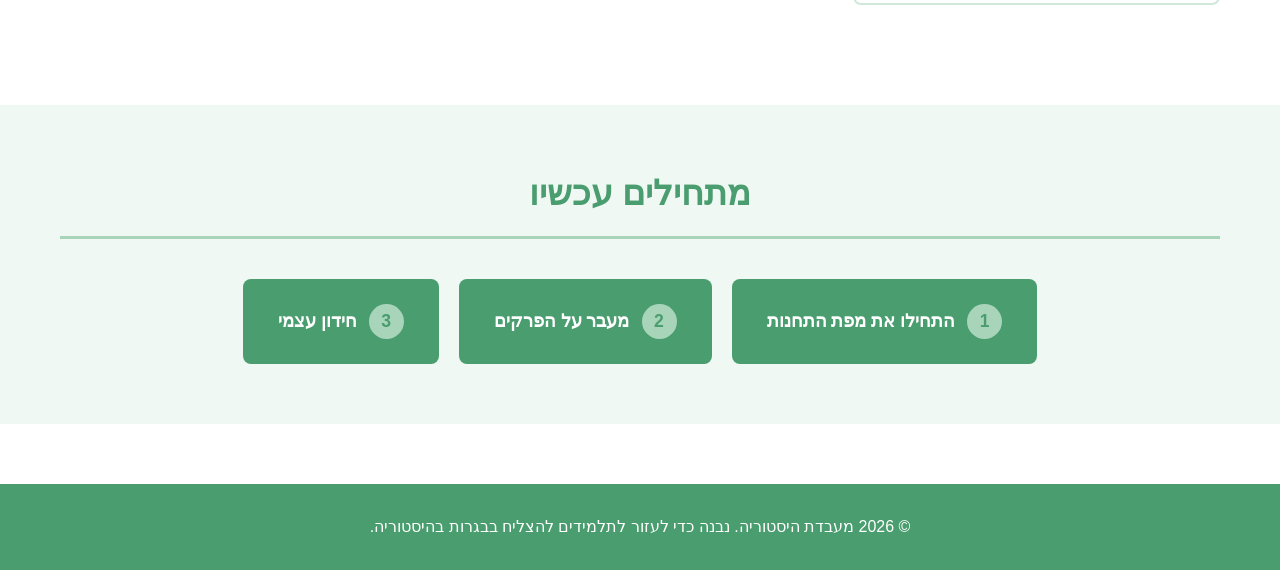
==== commit 4783829d: "Replace old timeline with new interactive map as main feature, add redirect page" ====
--- a/index.html
+++ b/index.html
@@ -13,8 +13,7 @@
       <nav class="main-nav">
         <ul>
           <li><a href="index.html" class="active">בית</a></li>
-          <li><a href="interactive-timeline.html">ציר זמן אינטראקטיבי</a></li>
-          <li><a href="timeline-map.html">מפת התחנות</a></li>
+          <li><a href="timeline-map.html">מפת התחנות האינטראקטיבית</a></li>
           <li><a href="topics.html">נושאים לפי פרקים</a></li>
           <li><a href="quizzes.html">חידונים</a></li>
           <li><a href="study-materials.html">חומרי לימוד</a></li>
@@ -39,7 +38,7 @@
       </div>      <div class="hero-content">
         <h2>הכנה לבגרות בהיסטוריה</h2>
         <p>ללמוד את מלחמת העולם השניה והשואה בצורה חזותית, מסודרת ומעמיקה</p>
-        <a href="interactive-timeline.html" class="cta-button">לציר הזמן המלא</a>
+        <a href="timeline-map.html" class="cta-button">למפת התחנות האינטראקטיבית 🗺️</a>
       </div>
     </section>
 
@@ -48,18 +47,11 @@
       <div class="container">
         <h2>איך לומדים חכם לבגרות</h2>
         <div class="features-grid">
-          <div class="feature-card">
-            <div class="feature-icon">🗓️</div>
-            <h3>ציר זמן אינטראקטיבי</h3>
-            <p>התקדמות כרונולוגית עם תחנות לימוד לפי תכנית הבגרות, כולל הקשרים היסטוריים.</p>
-            <a href="interactive-timeline.html" class="feature-link">התחילו עכשיו →</a>
-          </div>
-
-          <div class="feature-card">
-            <div class="feature-icon">�️</div>
-            <h3>מפת התחנות</h3>
-            <p>מפה אינטראקטיבית של אירופה עם תחנות לימוד המחוברות בנתיב כרונולוגי. בקרו בכל תחנה לפי הסדר!</p>
-            <a href="timeline-map.html" class="feature-link">לחנו במפה →</a>
+          <div class="feature-card featured">
+            <div class="feature-icon">🗺️</div>
+            <h3>מפת התחנות האינטראקטיבית</h3>
+            <p>מפה אינטראקטיבית של אירופה עם 34 תחנות לימוד כרונולוגיות! כל תחנה כוללת חומר לימוד ושאלת ביקורת. עברו את כל התחנות לפי הסדר והכינו את עצמכם לבגרות! 🎯</p>
+            <a href="timeline-map.html" class="feature-link">התחילו את המסע →</a>
           </div>
 
           <div class="feature-card">
@@ -91,9 +83,9 @@
       <div class="container">
         <h2>מתחילים עכשיו</h2>
         <div class="quick-start-buttons">
-          <button class="start-button" onclick="window.location.href='interactive-timeline.html'">
+          <button class="start-button" onclick="window.location.href='timeline-map.html'">
             <span class="button-number">1</span>
-            היכרות עם ציר הזמן
+            התחילו את מפת התחנות
           </button>
           <button class="start-button" onclick="window.location.href='topics.html'">
             <span class="button-number">2</span>
--- a/styles/style.css
+++ b/styles/style.css
@@ -364,6 +364,44 @@
   border-color: var(--secondary-color);
   box-shadow: 0 10px 25px rgba(0, 0, 0, 0.1);
   transform: translateY(-5px);
+}
+
+.feature-card.featured {
+  background: linear-gradient(135deg, #f0f8f4 0%, #e8f5ef 100%);
+  border: 3px solid var(--primary-color);
+  box-shadow: 0 8px 20px rgba(74, 157, 111, 0.2);
+  position: relative;
+  overflow: hidden;
+}
+
+.feature-card.featured::before {
+  content: '⭐ המלצת האתר';
+  position: absolute;
+  top: 15px;
+  right: -30px;
+  background: linear-gradient(135deg, #2d7a5e 0%, #4a9d6f 100%);
+  color: white;
+  padding: 5px 40px;
+  font-size: 0.85em;
+  font-weight: bold;
+  transform: rotate(45deg);
+  box-shadow: 0 2px 8px rgba(0, 0, 0, 0.2);
+}
+
+.feature-card.featured:hover {
+  border-color: var(--accent-color);
+  box-shadow: 0 12px 30px rgba(74, 157, 111, 0.3);
+  transform: translateY(-8px) scale(1.02);
+}
+
+.feature-card.featured .feature-icon {
+  font-size: 3.5em;
+  animation: pulse 2s ease-in-out infinite;
+}
+
+@keyframes pulse {
+  0%, 100% { transform: scale(1); }
+  50% { transform: scale(1.1); }
 }
 
 .feature-icon {
@@ -1141,44 +1179,52 @@
   width: 100%;
   height: auto;
   max-width: 100%;
+  min-height: 600px;
   border: 2px solid var(--border-color);
   border-radius: 8px;
   background: linear-gradient(135deg, #fafbfa 0%, #f5f8f6 100%);
   box-shadow: 0 4px 12px rgba(74, 157, 111, 0.1);
   margin-bottom: 30px;
+  display: block;
+}
+
+.timeline-map image {
+  filter: brightness(1.05);
 }
 
 .station-marker circle {
   transition: all 0.3s ease;
+  filter: drop-shadow(0 2px 4px rgba(0, 0, 0, 0.3));
 }
 
 .station-marker.completed circle:first-child {
   fill: var(--success-color);
+  filter: drop-shadow(0 2px 6px rgba(82, 183, 136, 0.6));
 }
 
 .station-marker.current circle:first-child {
   fill: var(--accent-color);
-  filter: drop-shadow(0 0 6px rgba(45, 122, 94, 0.6));
+  filter: drop-shadow(0 0 8px rgba(45, 122, 94, 0.8));
 }
 
 .station-marker.locked {
-  opacity: 0.4;
+  opacity: 0.6;
   cursor: not-allowed !important;
 }
 
 .station-marker:not(.locked):hover circle:first-child {
-  r: 2.8;
-  filter: drop-shadow(0 0 8px rgba(45, 122, 94, 0.5));
+  r: 1.8;
+  filter: drop-shadow(0 3px 8px rgba(45, 122, 94, 0.7));
 }
 
 @keyframes pulse {
   0% {
-    r: 2.5;
+    r: 1.8;
     opacity: 1;
-    stroke-width: 0.5;
+    stroke-width: 0.3;
   }
   100% {
-    r: 5;
+    r: 3.5;
     opacity: 0;
     stroke-width: 0;
   }
@@ -1190,6 +1236,299 @@
 
 .station-path {
   opacity: 0.6;
+}
+
+.stations-group {
+  pointer-events: auto;
+  z-index: 10;
+}
+
+.station-marker {
+  pointer-events: auto;
+  cursor: pointer;
+}
+
+.map-background {
+  opacity: 1;
+}
+
+.map-background polygon {
+  transition: opacity 0.2s ease;
+}
+
+/* Modal Styles */
+.station-modal {
+  position: fixed;
+  top: 0;
+  left: 0;
+  width: 100%;
+  height: 100%;
+  z-index: 1000;
+  display: none;
+}
+
+.station-modal.active {
+  display: block;
+}
+
+.modal-overlay {
+  position: absolute;
+  top: 0;
+  left: 0;
+  width: 100%;
+  height: 100%;
+  background: rgba(0, 0, 0, 0.6);
+  backdrop-filter: blur(4px);
+}
+
+.modal-content {
+  position: fixed;
+  top: 50%;
+  left: 50%;
+  transform: translate(-50%, -50%);
+  background: white;
+  border-radius: 16px;
+  padding: 40px;
+  max-width: 700px;
+  width: 90%;
+  max-height: 85vh;
+  overflow-y: auto;
+  box-shadow: 0 20px 60px rgba(0, 0, 0, 0.3);
+  direction: rtl;
+  text-align: right;
+  animation: modalSlideIn 0.3s ease-out;
+}
+
+@keyframes modalSlideIn {
+  from {
+    opacity: 0;
+    transform: translate(-50%, -45%);
+  }
+  to {
+    opacity: 1;
+    transform: translate(-50%, -50%);
+  }
+}
+
+.modal-close {
+  position: absolute;
+  top: 15px;
+  left: 15px;
+  background: none;
+  border: none;
+  font-size: 32px;
+  color: #999;
+  cursor: pointer;
+  width: 40px;
+  height: 40px;
+  display: flex;
+  align-items: center;
+  justify-content: center;
+  border-radius: 50%;
+  transition: all 0.2s ease;
+}
+
+.modal-close:hover {
+  background: #f0f0f0;
+  color: #333;
+}
+
+.modal-title {
+  color: var(--accent-color);
+  font-size: 1.8em;
+  margin-bottom: 10px;
+  padding-left: 40px;
+}
+
+.modal-date {
+  color: var(--text-light);
+  font-size: 0.95em;
+  margin-bottom: 20px;
+  padding-bottom: 15px;
+  border-bottom: 2px solid var(--border-color);
+}
+
+.modal-description {
+  font-size: 1.1em;
+  line-height: 1.7;
+  color: var(--text-dark);
+  margin-bottom: 20px;
+}
+
+.modal-key-points h4 {
+  color: var(--accent-color);
+  font-size: 1.2em;
+  margin-bottom: 10px;
+}
+
+.modal-key-points ul {
+  list-style-position: inside;
+  margin-bottom: 15px;
+}
+
+.modal-key-points li {
+  margin-bottom: 8px;
+  line-height: 1.6;
+  color: var(--text-dark);
+}
+
+.modal-key-points .significance {
+  background: linear-gradient(135deg, #f0f8f4 0%, #e8f5ef 100%);
+  padding: 15px;
+  border-radius: 8px;
+  border-right: 4px solid var(--success-color);
+  margin-top: 15px;
+}
+
+/* Quiz Section Styles */
+.quiz-section {
+  margin-top: 30px;
+  padding-top: 25px;
+  border-top: 3px solid var(--primary-color);
+}
+
+.quiz-title {
+  color: var(--primary-color);
+  font-size: 1.4em;
+  margin-bottom: 15px;
+  text-align: center;
+}
+
+.quiz-question {
+  font-size: 1.15em;
+  font-weight: 500;
+  color: var(--text-dark);
+  margin-bottom: 20px;
+  line-height: 1.6;
+}
+
+.quiz-options {
+  display: flex;
+  flex-direction: column;
+  gap: 12px;
+  margin-bottom: 20px;
+}
+
+.quiz-option {
+  background: linear-gradient(135deg, #f8f9fa 0%, #e9ecef 100%);
+  border: 2px solid #d0e8dc;
+  border-radius: 10px;
+  padding: 15px 20px;
+  font-size: 1.05em;
+  text-align: right;
+  cursor: pointer;
+  transition: all 0.3s ease;
+  color: var(--text-dark);
+  font-weight: 500;
+}
+
+.quiz-option:hover:not(:disabled) {
+  background: linear-gradient(135deg, #e8f5ef 0%, #d4e8df 100%);
+  border-color: var(--primary-color);
+  transform: translateX(-5px);
+  box-shadow: 0 4px 12px rgba(74, 157, 111, 0.2);
+}
+
+.quiz-option:disabled {
+  cursor: not-allowed;
+  opacity: 0.7;
+}
+
+.quiz-option.correct {
+  background: linear-gradient(135deg, #d1f2dd 0%, #a8e6c1 100%);
+  border-color: var(--success-color);
+  color: #2d7a5e;
+  font-weight: bold;
+  animation: correctPulse 0.5s ease;
+}
+
+.quiz-option.incorrect {
+  background: linear-gradient(135deg, #ffe0e0 0%, #ffcccc 100%);
+  border-color: var(--warning-color);
+  color: #c0392b;
+  animation: shake 0.5s ease;
+}
+
+@keyframes correctPulse {
+  0%, 100% { transform: scale(1); }
+  50% { transform: scale(1.05); }
+}
+
+@keyframes shake {
+  0%, 100% { transform: translateX(0); }
+  25% { transform: translateX(-10px); }
+  75% { transform: translateX(10px); }
+}
+
+.quiz-feedback {
+  text-align: center;
+  font-size: 1.1em;
+  font-weight: 600;
+  padding: 12px;
+  border-radius: 8px;
+  margin-top: 10px;
+}
+
+.quiz-feedback.success {
+  background: #d1f2dd;
+  color: var(--success-color);
+  border: 2px solid var(--success-color);
+}
+
+.quiz-feedback.error {
+  background: #ffe0e0;
+  color: var(--warning-color);
+  border: 2px solid var(--warning-color);
+}
+
+/* Station Completion Animation */
+.station-marker.completing {
+  animation: stationComplete 0.8s ease-out;
+}
+
+@keyframes stationComplete {
+  0% {
+    transform: scale(1);
+    opacity: 1;
+  }
+  25% {
+    transform: scale(1.5);
+    opacity: 0.8;
+  }
+  50% {
+    transform: scale(1.2) rotate(180deg);
+    opacity: 1;
+  }
+  75% {
+    transform: scale(1.4);
+    opacity: 0.9;
+  }
+  100% {
+    transform: scale(1);
+    opacity: 1;
+  }
+}
+
+.station-checkmark {
+  animation: checkmarkAppear 0.5s ease-out;
+}
+
+@keyframes checkmarkAppear {
+  0% {
+    opacity: 0;
+    transform: scale(0);
+  }
+  50% {
+    transform: scale(1.3);
+  }
+  100% {
+    opacity: 1;
+    transform: scale(1);
+  }
+}
+
+.map-background polygon:hover {
+  opacity: 0.8;
 }
 
 .map-info-panel {
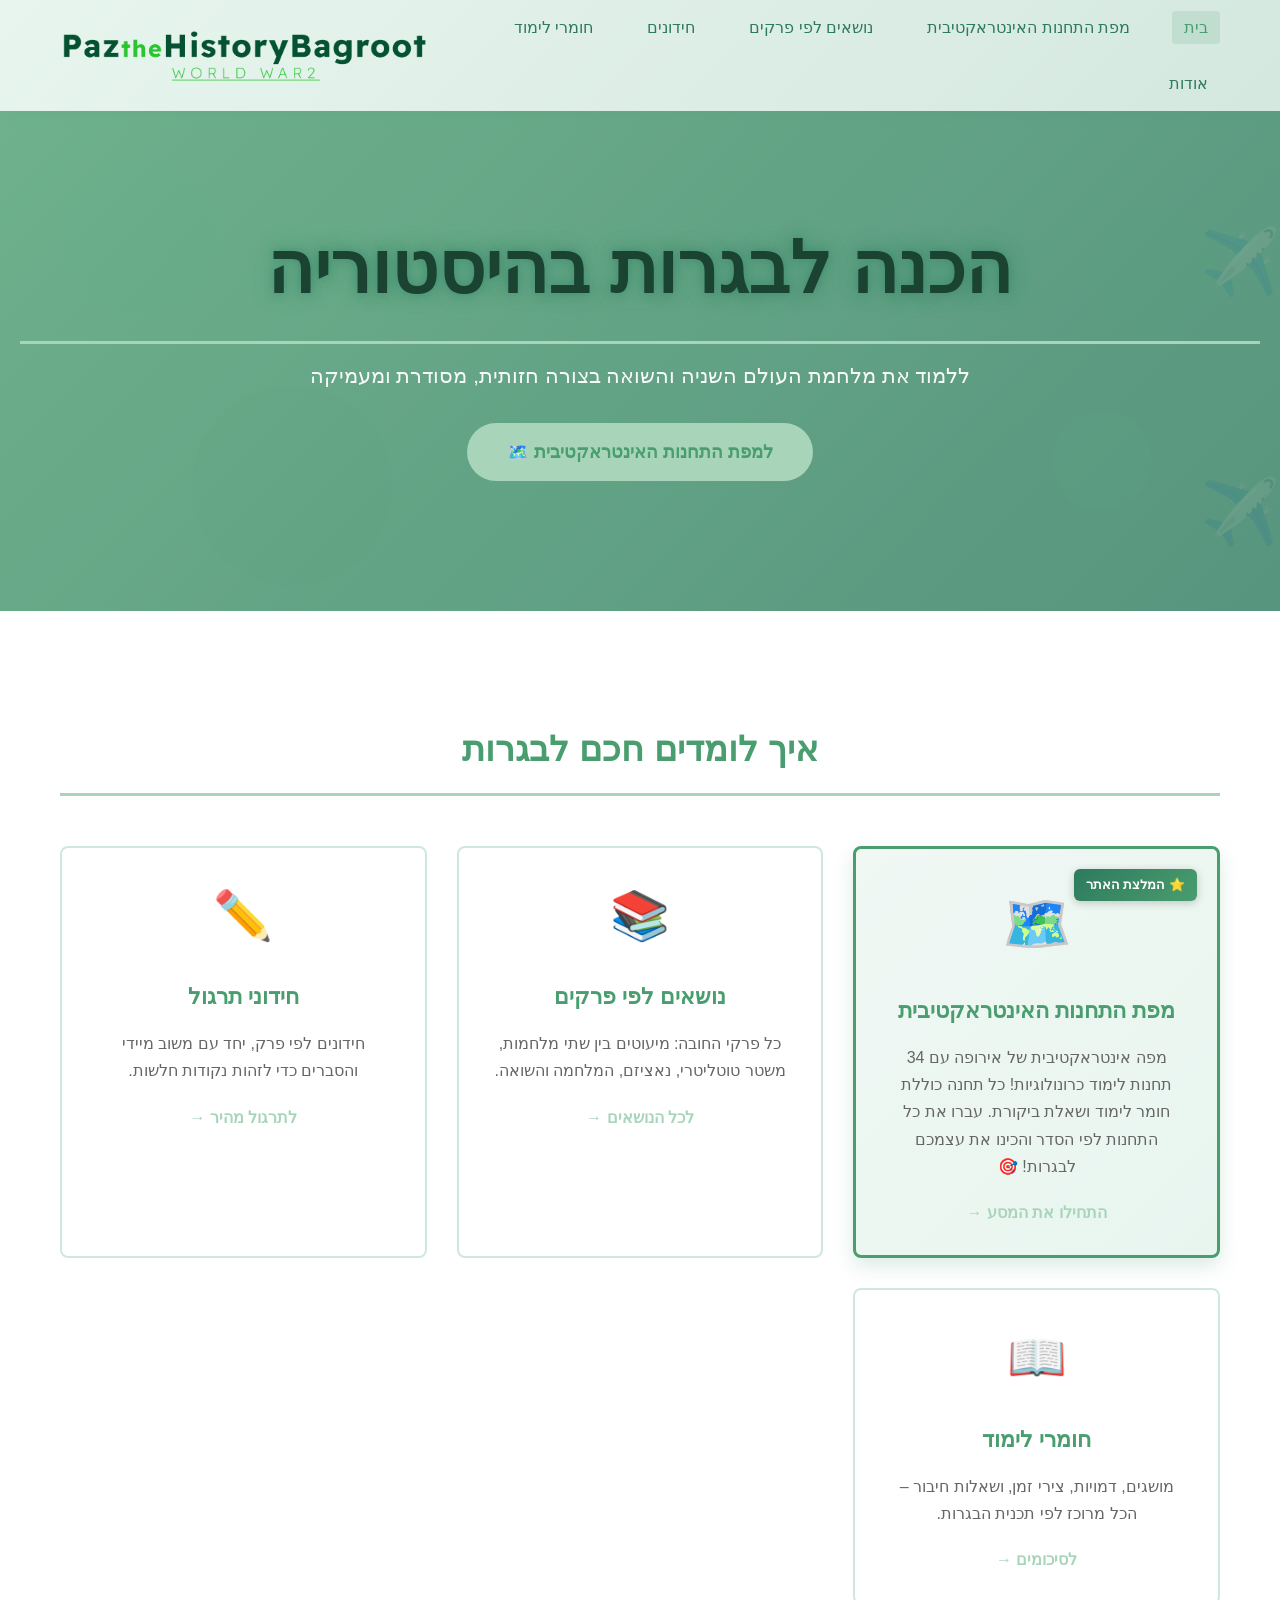
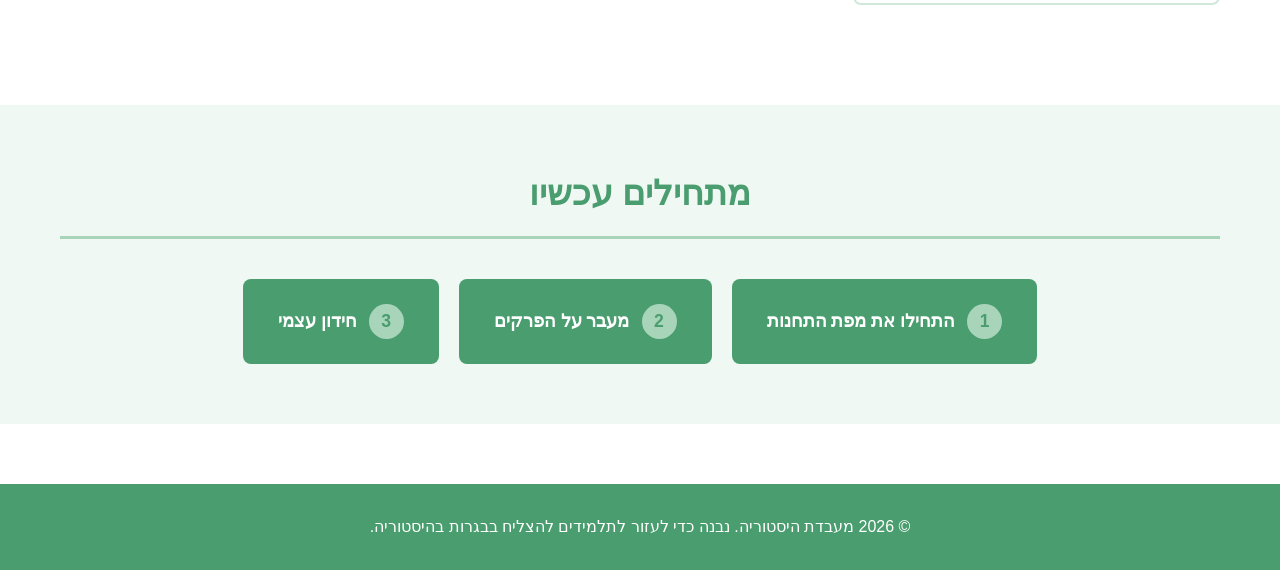
==== commit ca379172: "Remove duplicate icon from topics card - keep only notebook emoji" ====
--- a/index.html
+++ b/index.html
@@ -55,7 +55,7 @@
           </div>
 
           <div class="feature-card">
-            <div class="feature-icon">�📚</div>
+            <div class="feature-icon">📚</div>
             <h3>נושאים לפי פרקים</h3>
             <p>כל פרקי החובה: מיעוטים בין שתי מלחמות, משטר טוטליטרי, נאציזם, המלחמה והשואה.</p>
             <a href="topics.html" class="feature-link">לכל הנושאים →</a>
--- a/styles/style.css
+++ b/styles/style.css
@@ -377,15 +377,16 @@
 .feature-card.featured::before {
   content: '⭐ המלצת האתר';
   position: absolute;
-  top: 15px;
-  right: -30px;
+  top: 20px;
+  right: 20px;
   background: linear-gradient(135deg, #2d7a5e 0%, #4a9d6f 100%);
   color: white;
-  padding: 5px 40px;
-  font-size: 0.85em;
+  padding: 6px 12px;
+  font-size: 0.8em;
   font-weight: bold;
-  transform: rotate(45deg);
+  border-radius: 6px;
   box-shadow: 0 2px 8px rgba(0, 0, 0, 0.2);
+  transform: none;
 }
 
 .feature-card.featured:hover {
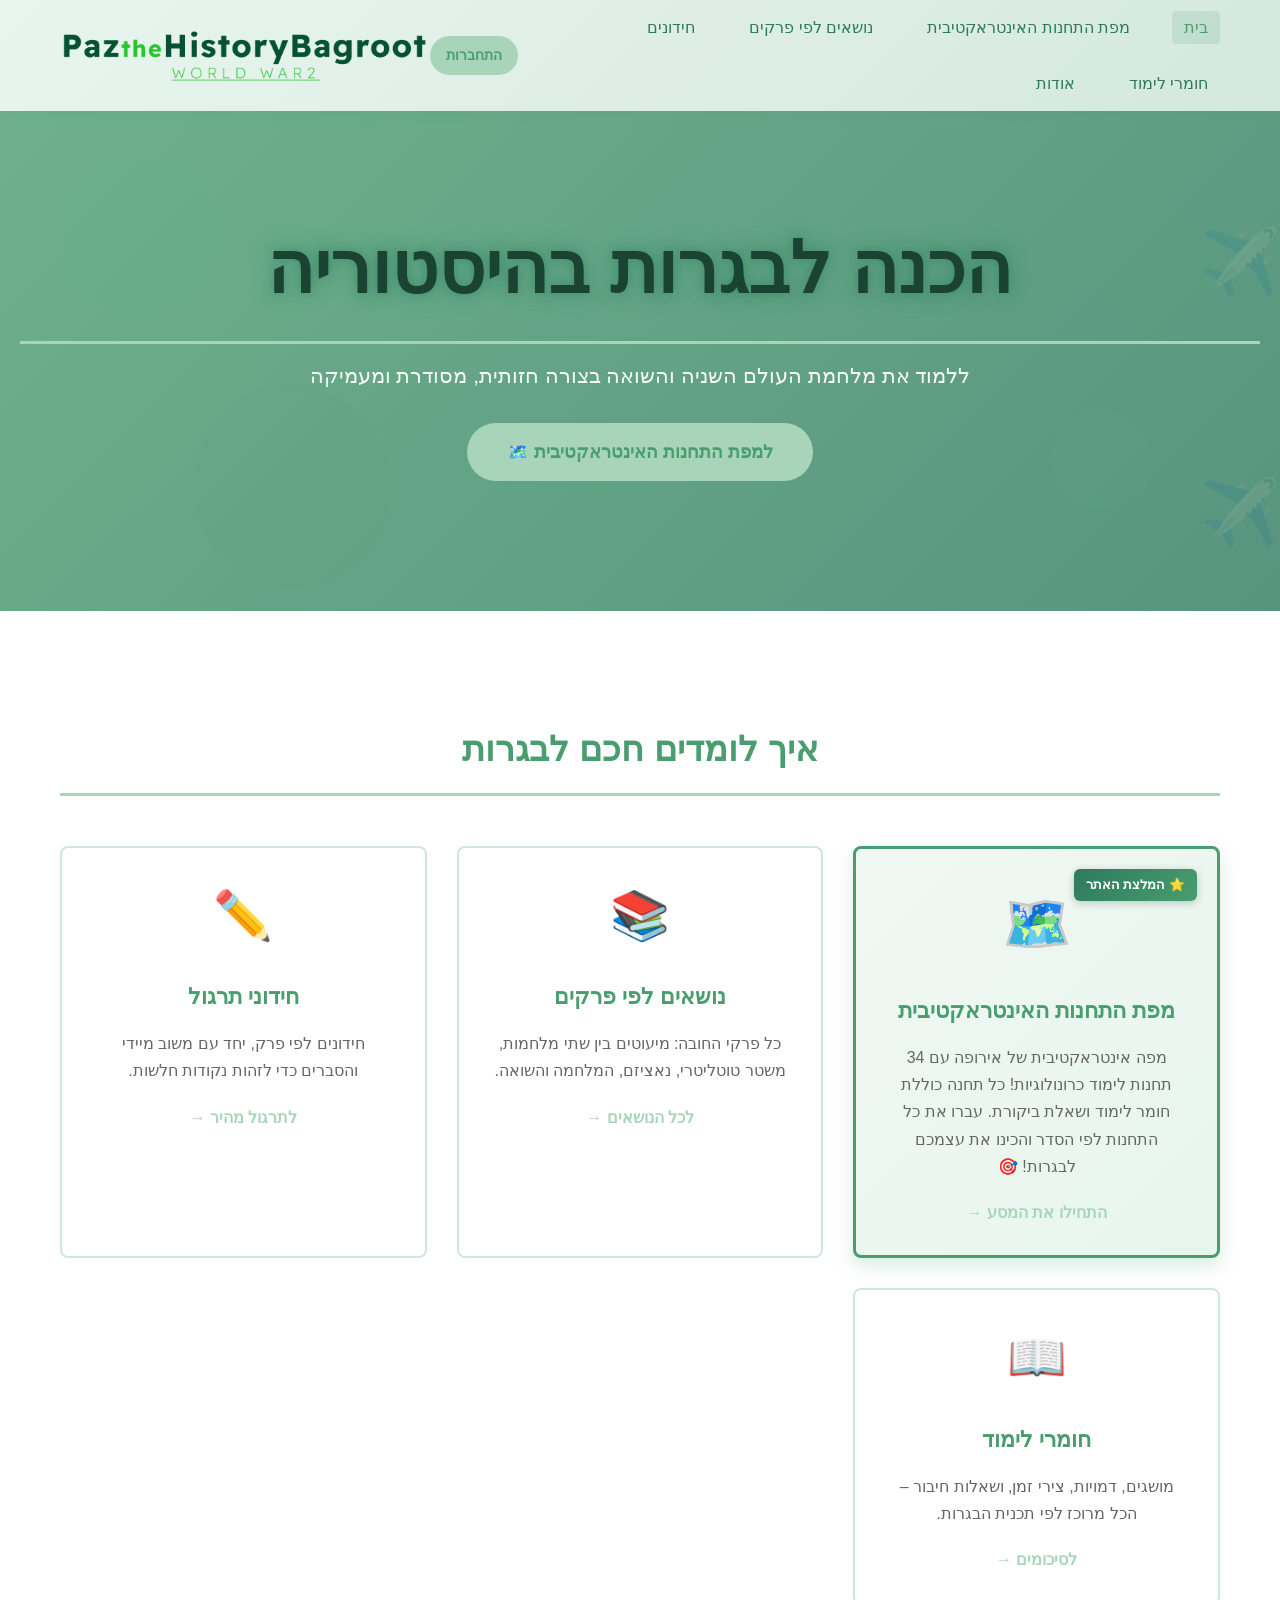
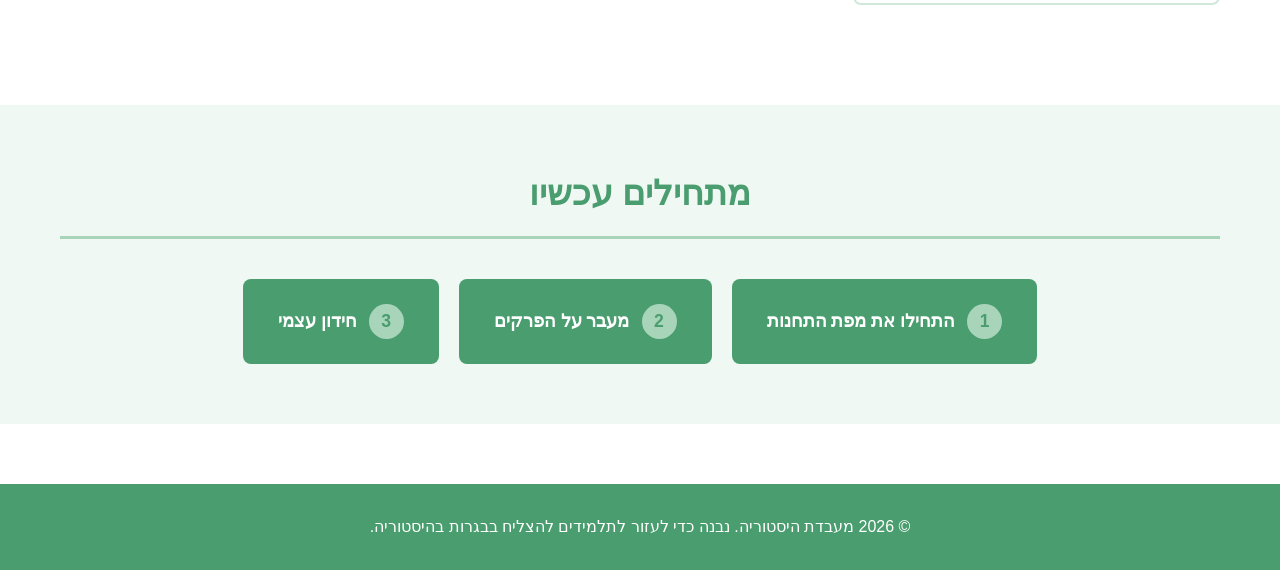
==== commit 57dcdd9f: "Add user registration and avatar system with profile management" ====
--- a/index.html
+++ b/index.html
@@ -20,6 +20,15 @@
           <li><a href="about.html">אודות</a></li>
         </ul>
       </nav>
+      <div id="userProfileHeader" style="display: none;">
+        <a href="profile.html" class="profile-link">
+          <span id="userProfileIcon">👤</span>
+          <span id="userProfileName">משתמש</span>
+        </a>
+      </div>
+      <div id="authButtons" style="display: none; gap: 10px; display: flex;">
+        <a href="auth.html" class="cta-button" style="padding: 8px 16px; font-size: 14px; margin: 0;">התחברות</a>
+      </div>
       <a href="index.html" class="logo-link">
         <img src="images/pazthehistorybagroot-high-resolution-logo-transparent.png" alt="PaztheHistoryBagroot" class="header-logo">
       </a>
@@ -106,6 +115,28 @@
     </div>
   </footer>
 
+  <script src="scripts/user-system.js"></script>
   <script src="scripts/main.js"></script>
+  <script>
+    // Display user profile on homepage
+    document.addEventListener('DOMContentLoaded', function() {
+      const user = userSystem ? userSystem.getCurrentUser() : null;
+      const userProfileHeader = document.getElementById('userProfileHeader');
+      const authButtons = document.getElementById('authButtons');
+
+      if (user) {
+        const figure = HISTORICAL_FIGURES.find(f => f.id === user.avatar);
+        document.getElementById('userProfileName').textContent = user.username;
+        if (figure) {
+          document.getElementById('userProfileIcon').textContent = figure.icon;
+        }
+        userProfileHeader.style.display = 'flex';
+        authButtons.style.display = 'none';
+      } else {
+        userProfileHeader.style.display = 'none';
+        authButtons.style.display = 'flex';
+      }
+    });
+  </script>
 </body>
 </html>
--- a/styles/style.css
+++ b/styles/style.css
@@ -73,6 +73,32 @@
 }
 
 .logo-link:hover {
+  text-decoration: none;
+}
+
+.user-profile-header {
+  display: flex;
+  align-items: center;
+  gap: 10px;
+  padding: 8px 12px;
+  background: linear-gradient(135deg, #4ECDC4 0%, #44A08D 100%);
+  border-radius: 20px;
+  box-shadow: 0 4px 10px rgba(78, 205, 196, 0.3);
+}
+
+.profile-link {
+  display: flex;
+  align-items: center;
+  gap: 8px;
+  color: white;
+  text-decoration: none;
+  font-weight: 600;
+  font-size: 14px;
+  transition: all 0.3s ease;
+}
+
+.profile-link:hover {
+  transform: scale(1.05);
   text-decoration: none;
 }
 
@@ -1749,8 +1775,276 @@
   }
 }
 
+/* Gamification Styles */
+.gamification-stats {
+  background: linear-gradient(135deg, #4a9d6f 0%, #2d7a5e 100%);
+  color: white;
+  padding: 20px;
+  border-radius: 12px;
+  display: grid;
+  grid-template-columns: repeat(auto-fit, minmax(120px, 1fr));
+  gap: 15px;
+  margin: 20px 0;
+  box-shadow: 0 4px 12px rgba(74, 157, 111, 0.3);
+  align-items: center;
+}
+
+.stats-item {
+  display: flex;
+  align-items: center;
+  gap: 10px;
+  flex-wrap: wrap;
+  text-align: center;
+}
+
+.stat-icon {
+  font-size: 1.8em;
+  min-width: 40px;
+}
+
+.stat-content {
+  flex: 1;
+}
+
+.stat-label {
+  font-size: 0.85em;
+  opacity: 0.9;
+}
+
+.stat-value {
+  font-size: 1.6em;
+  font-weight: bold;
+}
+
+.achievements-btn {
+  background: linear-gradient(135deg, #FFE66D 0%, #FFC93C 100%);
+  color: #333;
+  border: none;
+  padding: 10px 20px;
+  border-radius: 8px;
+  font-weight: bold;
+  cursor: pointer;
+  transition: all 0.3s ease;
+  font-size: 0.95em;
+  grid-column: 1 / -1;
+}
+
+.achievements-btn:hover {
+  transform: translateY(-2px);
+  box-shadow: 0 6px 16px rgba(255, 201, 60, 0.4);
+}
+
+/* Confetti Animation */
+.confetti-container {
+  position: fixed;
+  top: 0;
+  left: 0;
+  width: 100%;
+  height: 100%;
+  pointer-events: none;
+  z-index: 9999;
+}
+
+.confetti {
+  position: absolute;
+  width: 10px;
+  height: 10px;
+  top: -10px;
+  animation: confettiFall 3s ease-in forwards;
+  border-radius: 50%;
+}
+
+@keyframes confettiFall {
+  to {
+    transform: translateY(100vh) rotate(360deg);
+    opacity: 0;
+  }
+}
+
+/* Achievement Badge */
+.achievement-badge {
+  position: fixed;
+  top: 80px;
+  right: 20px;
+  background: linear-gradient(135deg, #FFD700 0%, #FFA500 100%);
+  color: #333;
+  padding: 15px 25px;
+  border-radius: 10px;
+  font-weight: bold;
+  font-size: 1.1em;
+  box-shadow: 0 8px 20px rgba(255, 165, 0, 0.4);
+  z-index: 1001;
+  opacity: 0;
+  transform: translateY(-100px);
+  transition: all 0.5s ease;
+}
+
+.achievement-badge.show {
+  opacity: 1;
+  transform: translateY(0);
+}
+
+/* Achievements Modal */
+.achievements-modal {
+  position: fixed;
+  top: 0;
+  left: 0;
+  width: 100%;
+  height: 100%;
+  background: rgba(0, 0, 0, 0.7);
+  display: flex;
+  align-items: center;
+  justify-content: center;
+  z-index: 1002;
+  opacity: 0;
+  pointer-events: none;
+}
+
+.achievements-modal.active {
+  opacity: 1;
+  pointer-events: all;
+}
+
+.achievements-content {
+  background: white;
+  border-radius: 16px;
+  padding: 40px;
+  max-width: 800px;
+  width: 90%;
+  max-height: 85vh;
+  overflow-y: auto;
+  position: relative;
+  box-shadow: 0 20px 60px rgba(0, 0, 0, 0.3);
+  animation: modalSlideIn 0.3s ease-out;
+  direction: rtl;
+  text-align: right;
+}
+
+.achievements-content h2 {
+  color: var(--accent-color);
+  font-size: 2em;
+  margin-bottom: 30px;
+  text-align: center;
+}
+
+.achievements-grid {
+  display: grid;
+  grid-template-columns: repeat(auto-fill, minmax(150px, 1fr));
+  gap: 15px;
+}
+
+.achievement-card {
+  background: linear-gradient(135deg, #f0f8f4 0%, #e8f5ef 100%);
+  border: 2px solid var(--border-color);
+  border-radius: 12px;
+  padding: 15px;
+  text-align: center;
+  transition: all 0.3s ease;
+  position: relative;
+}
+
+.achievement-card.unlocked {
+  background: linear-gradient(135deg, #fff8e1 0%, #ffe8b6 100%);
+  border-color: var(--warning-color);
+  box-shadow: 0 4px 12px rgba(255, 152, 0, 0.3);
+}
+
+.achievement-card.locked {
+  opacity: 0.6;
+  filter: grayscale(100%);
+}
+
+.achievement-badge-img {
+  font-size: 2.5em;
+  margin-bottom: 10px;
+}
+
+.achievement-name {
+  font-weight: bold;
+  color: var(--accent-color);
+  margin-bottom: 8px;
+  font-size: 0.95em;
+}
+
+.achievement-desc {
+  font-size: 0.8em;
+  color: var(--text-light);
+  margin-bottom: 10px;
+}
+
+.unlocked-badge {
+  background: var(--success-color);
+  color: white;
+  padding: 5px 10px;
+  border-radius: 4px;
+  font-size: 0.75em;
+  font-weight: bold;
+}
+
+.locked-badge {
+  color: var(--text-light);
+  font-size: 0.75em;
+}
+
+/* Points Animation */
+.points-animation {
+  display: block;
+  color: #FFD700;
+  font-weight: bold;
+  font-size: 1.2em;
+  margin-top: 5px;
+  animation: pointsPop 0.8s ease-out;
+}
+
+@keyframes pointsPop {
+  0% {
+    transform: scale(0);
+    opacity: 1;
+  }
+  100% {
+    transform: scale(1);
+    opacity: 1;
+  }
+}
+
+@media (max-width: 768px) {
+  .gamification-stats {
+    grid-template-columns: repeat(2, 1fr);
+  }
+
+  .achievements-grid {
+    grid-template-columns: repeat(2, 1fr);
+  }
+
+  .achievements-content {
+    padding: 20px;
+  }
+
+  .achievements-content h2 {
+    font-size: 1.5em;
+    margin-bottom: 20px;
+  }
+}
+
 @media (max-width: 480px) {
+  .gamification-stats {
+    grid-template-columns: 1fr;
+  }
+
+  .achievements-btn {
+    grid-column: auto;
+  }
+
+  .achievements-grid {
+    grid-template-columns: 1fr;
+  }
+
+  .achievement-modal {
+    padding: 10px;
+  }
+  
   .map-legend h3 {
+
     font-size: 1em;
   }
 
@@ -1776,4 +2070,81 @@
     padding: 12px 20px;
     font-size: 0.9em;
   }
+}
+
+/* Level Up Modal Styles */
+.level-up-modal {
+  position: fixed;
+  top: 0;
+  left: 0;
+  width: 100%;
+  height: 100%;
+  background: rgba(0, 0, 0, 0.7);
+  display: flex;
+  align-items: center;
+  justify-content: center;
+  z-index: 9999;
+  opacity: 0;
+  transition: opacity 0.3s ease;
+}
+
+.level-up-modal.show {
+  opacity: 1;
+}
+
+.level-up-content {
+  background: white;
+  border-radius: 16px;
+  padding: 40px;
+  text-align: center;
+  box-shadow: 0 20px 60px rgba(0, 0, 0, 0.3);
+  animation: slideInUp 0.5s ease;
+}
+
+.level-up-content h2 {
+  font-size: 32px;
+  margin-bottom: 20px;
+  color: #667eea;
+}
+
+.level-display {
+  font-size: 48px;
+  font-weight: 700;
+  color: #FFD700;
+  text-shadow: 0 2px 10px rgba(255, 215, 0, 0.3);
+  margin-bottom: 20px;
+}
+
+.level-up-content p {
+  color: #666;
+  margin-bottom: 20px;
+  font-size: 16px;
+}
+
+.level-up-content button {
+  padding: 12px 30px;
+  background: linear-gradient(135deg, #667eea 0%, #764ba2 100%);
+  color: white;
+  border: none;
+  border-radius: 8px;
+  font-size: 16px;
+  font-weight: 600;
+  cursor: pointer;
+  transition: all 0.3s ease;
+}
+
+.level-up-content button:hover {
+  transform: translateY(-2px);
+  box-shadow: 0 10px 25px rgba(102, 126, 234, 0.4);
+}
+
+@keyframes slideInUp {
+  from {
+    transform: translateY(50px);
+    opacity: 0;
+  }
+  to {
+    transform: translateY(0);
+    opacity: 1;
+  }
 }
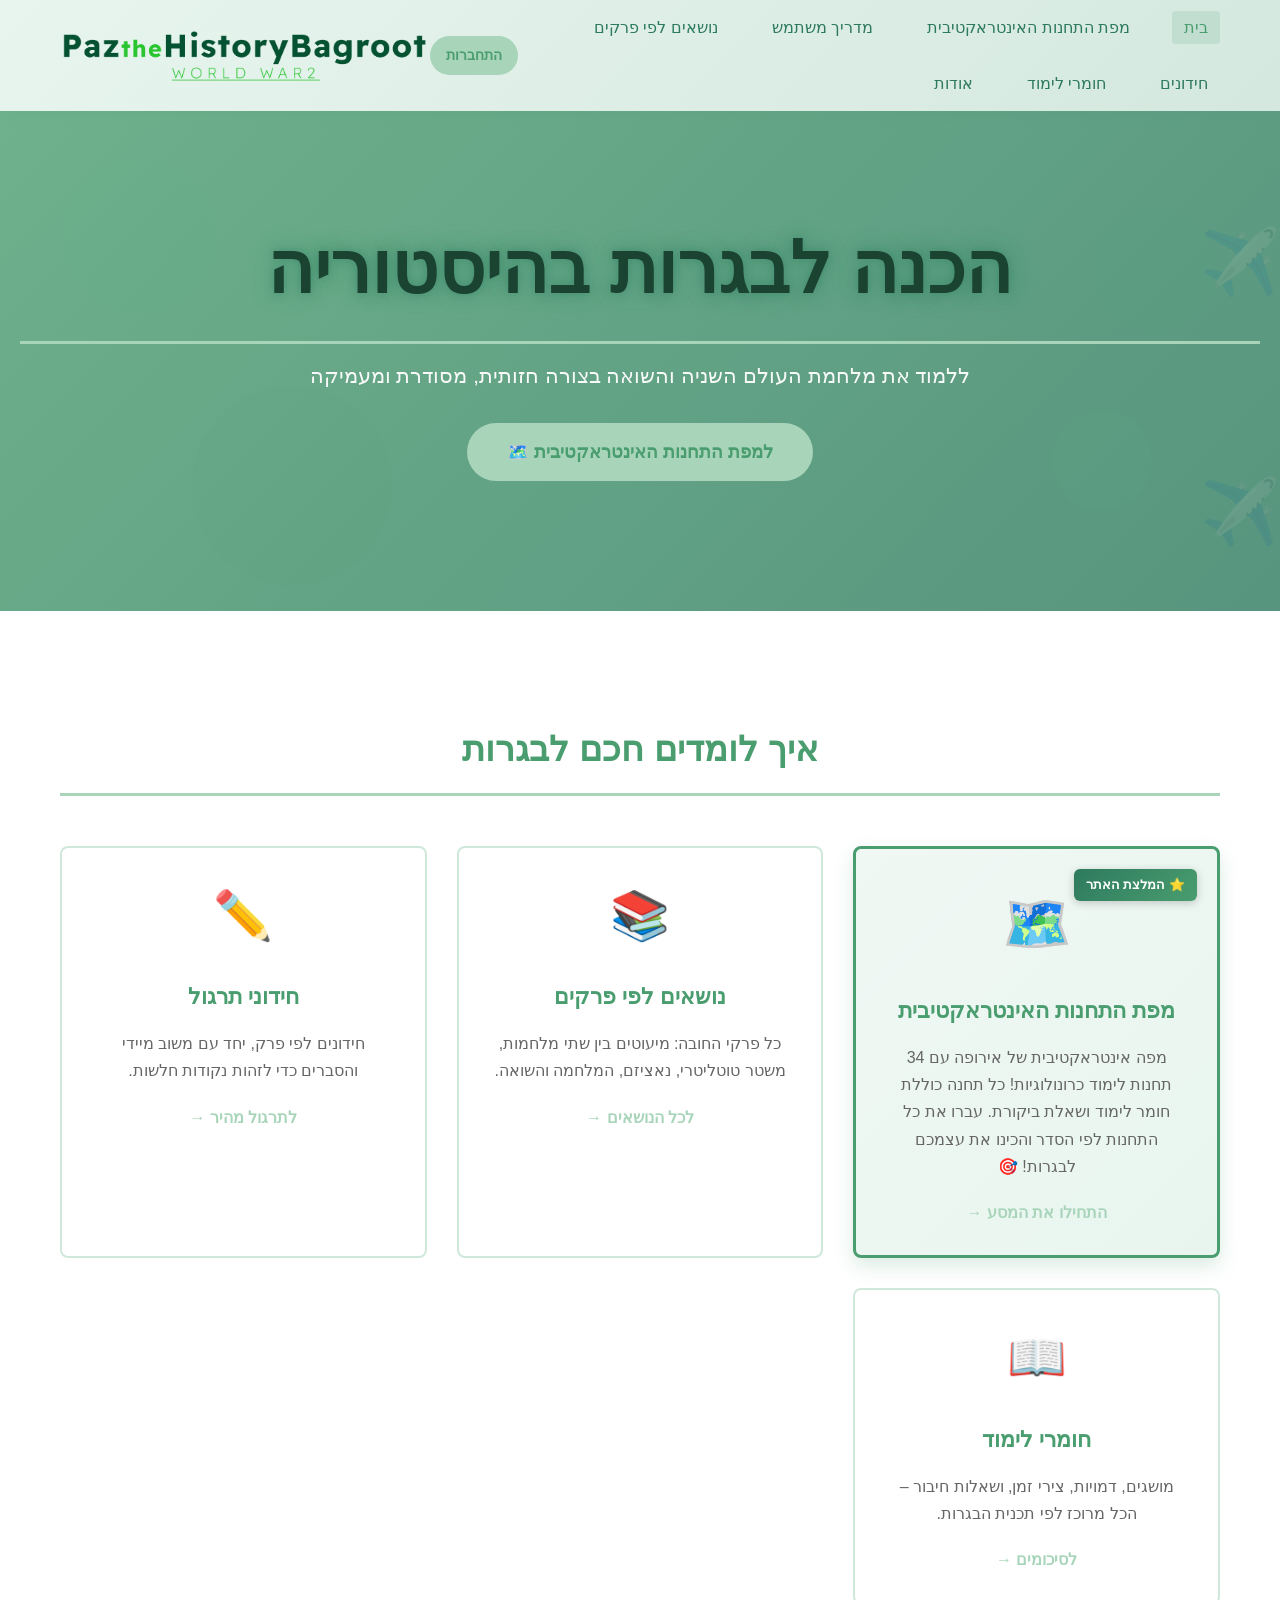
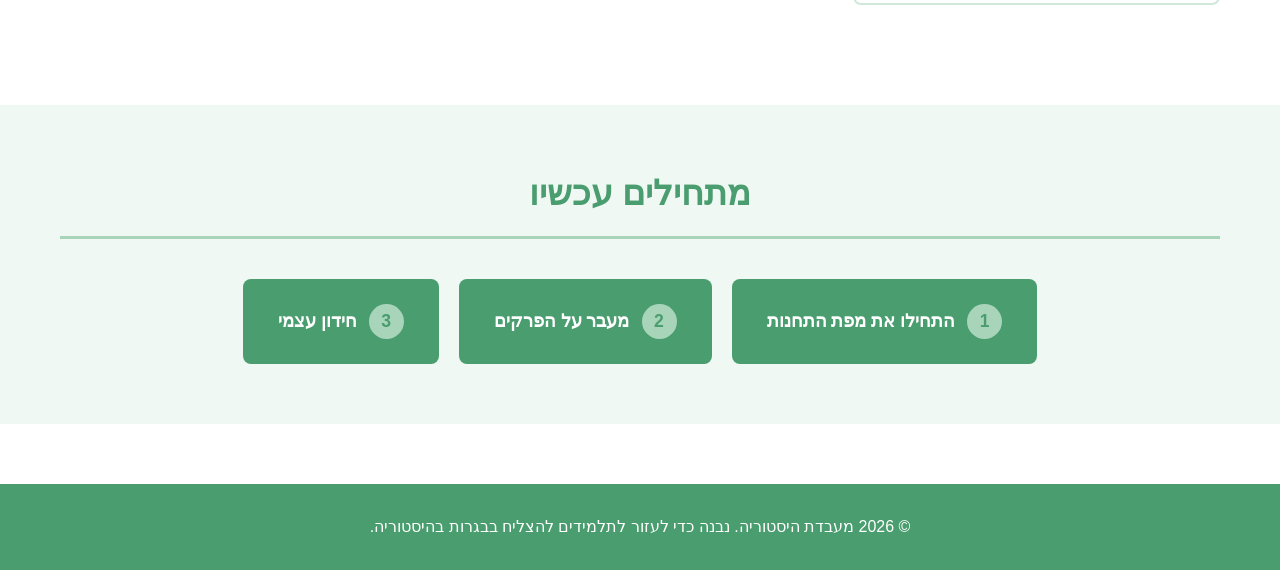
==== commit 21227807: "Update navigation links across all pages to include user guide" ====
--- a/index.html
+++ b/index.html
@@ -14,6 +14,7 @@
         <ul>
           <li><a href="index.html" class="active">בית</a></li>
           <li><a href="timeline-map.html">מפת התחנות האינטראקטיבית</a></li>
+          <li><a href="guide.html">מדריך משתמש</a></li>
           <li><a href="topics.html">נושאים לפי פרקים</a></li>
           <li><a href="quizzes.html">חידונים</a></li>
           <li><a href="study-materials.html">חומרי לימוד</a></li>
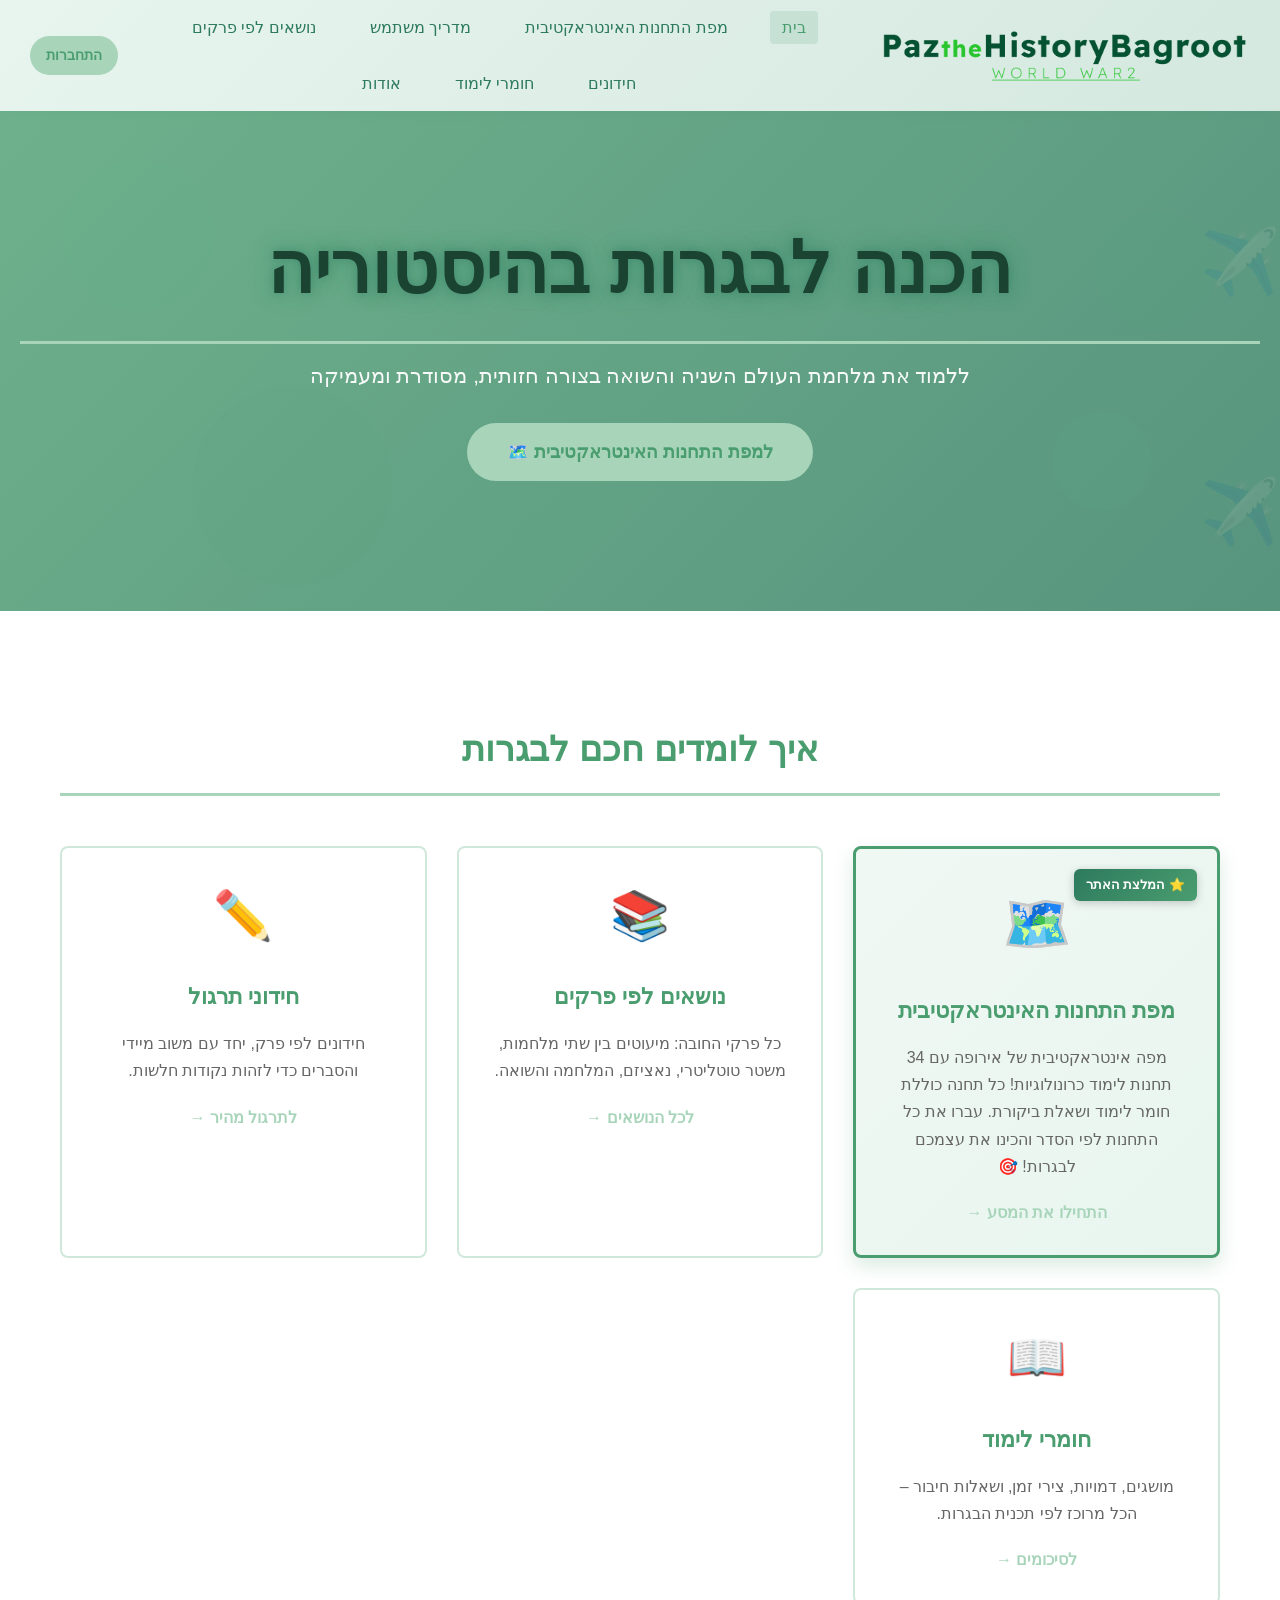
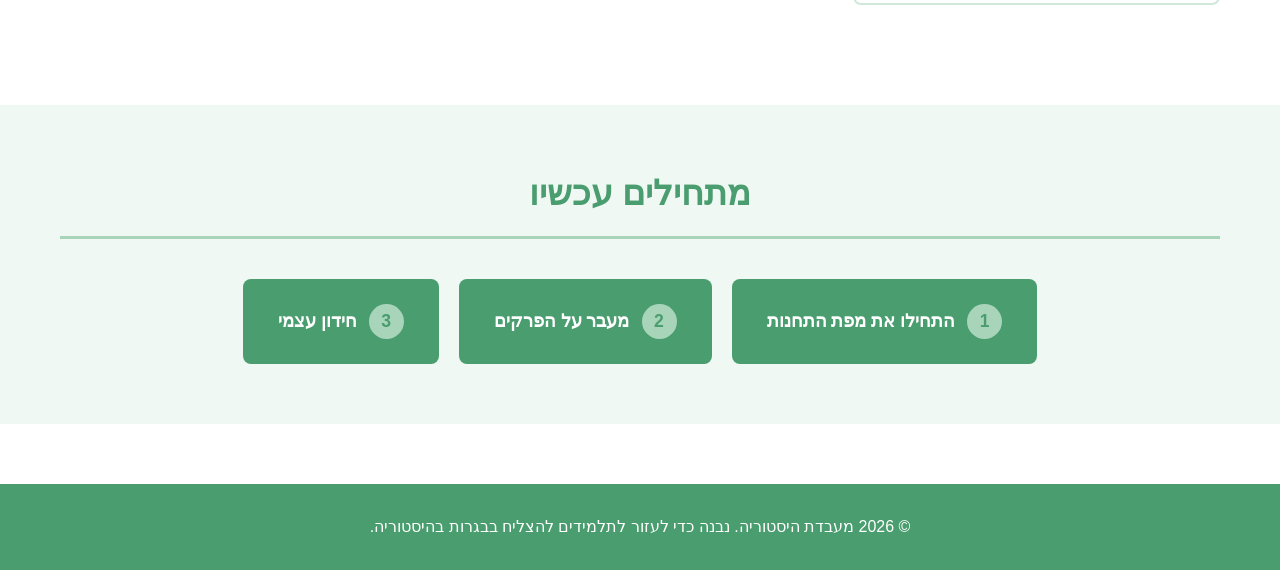
==== commit b83104bf: "Restructure header layout: logo left, nav center, auth actions right with responsive design" ====
--- a/index.html
+++ b/index.html
@@ -10,6 +10,10 @@
 <body dir="rtl">
   <header class="main-header">
     <div class="header-container">
+      <a href="index.html" class="logo-link">
+        <img src="images/pazthehistorybagroot-high-resolution-logo-transparent.png" alt="PaztheHistoryBagroot" class="header-logo">
+      </a>
+      
       <nav class="main-nav">
         <ul>
           <li><a href="index.html" class="active">בית</a></li>
@@ -21,18 +25,18 @@
           <li><a href="about.html">אודות</a></li>
         </ul>
       </nav>
-      <div id="userProfileHeader" style="display: none;">
-        <a href="profile.html" class="profile-link">
-          <span id="userProfileIcon">👤</span>
-          <span id="userProfileName">משתמש</span>
-        </a>
+      
+      <div class="header-actions">
+        <div id="userProfileHeader" class="user-profile-header" style="display: none;">
+          <a href="profile.html" class="profile-link">
+            <span id="userProfileIcon">👤</span>
+            <span id="userProfileName">משתמש</span>
+          </a>
+        </div>
+        <div id="authButtons" class="auth-buttons" style="display: none;">
+          <a href="auth.html" class="cta-button">התחברות</a>
+        </div>
       </div>
-      <div id="authButtons" style="display: none; gap: 10px; display: flex;">
-        <a href="auth.html" class="cta-button" style="padding: 8px 16px; font-size: 14px; margin: 0;">התחברות</a>
-      </div>
-      <a href="index.html" class="logo-link">
-        <img src="images/pazthehistorybagroot-high-resolution-logo-transparent.png" alt="PaztheHistoryBagroot" class="header-logo">
-      </a>
     </div>
   </header>
 
--- a/styles/style.css
+++ b/styles/style.css
@@ -49,12 +49,12 @@
 }
 
 .header-container {
-  max-width: 1200px;
-  margin: 0 auto;
-  padding: 0 20px;
   display: flex;
   justify-content: space-between;
   align-items: center;
+  padding: 0 30px;
+  width: 100%;
+  max-width: 100%;
 }
 
 .logo-link {
@@ -102,6 +102,26 @@
   text-decoration: none;
 }
 
+.header-actions {
+  display: flex;
+  align-items: center;
+  gap: 15px;
+  min-width: fit-content;
+}
+
+.auth-buttons {
+  display: flex;
+  gap: 10px;
+  align-items: center;
+}
+
+.auth-buttons .cta-button {
+  padding: 8px 16px;
+  font-size: 14px;
+  margin: 0;
+  white-space: nowrap;
+}
+
 .logo h1 {
   font-size: 1.8em;
   margin-bottom: 3px;
@@ -113,11 +133,19 @@
   font-style: italic;
 }
 
+.main-nav {
+  flex: 1;
+  display: flex;
+  justify-content: center;
+  margin: 0 20px;
+}
+
 .main-nav ul {
   display: flex;
   list-style: none;
   gap: 30px;
   flex-wrap: wrap;
+  justify-content: center;
 }
 
 .main-nav a {
@@ -533,13 +561,37 @@
 /* Responsive Design */
 @media (max-width: 768px) {
   .header-container {
-    flex-direction: column;
-    gap: 15px;
+    flex-wrap: wrap;
+    padding: 12px 20px;
+  }
+
+  .logo-link {
+    order: 1;
+  }
+
+  .main-nav {
+    order: 3;
+    flex-basis: 100%;
+    margin: 10px 0 0 0;
   }
 
   .main-nav ul {
     gap: 15px;
     justify-content: center;
+    flex-wrap: wrap;
+  }
+
+  .main-nav a {
+    font-size: 13px;
+    padding: 6px 8px;
+  }
+
+  .header-actions {
+    order: 2;
+  }
+
+  .header-logo {
+    height: 40px;
   }
 
   .hero-content h2 {
@@ -556,6 +608,52 @@
 
   .start-button {
     justify-content: center;
+  }
+}
+
+@media (max-width: 480px) {
+  .header-container {
+    padding: 10px 15px;
+    gap: 8px;
+  }
+
+  .logo-link {
+    order: 1;
+  }
+
+  .header-logo {
+    height: 35px;
+  }
+
+  .main-nav {
+    order: 3;
+    flex-basis: 100%;
+    margin: 8px 0 0 0;
+  }
+
+  .main-nav ul {
+    gap: 10px;
+    font-size: 12px;
+  }
+
+  .main-nav a {
+    font-size: 12px;
+    padding: 5px 6px;
+  }
+
+  .header-actions {
+    order: 2;
+    gap: 10px;
+  }
+
+  .auth-buttons .cta-button {
+    padding: 6px 12px;
+    font-size: 12px;
+  }
+
+  .profile-link {
+    font-size: 12px;
+    gap: 5px;
   }
 }
 
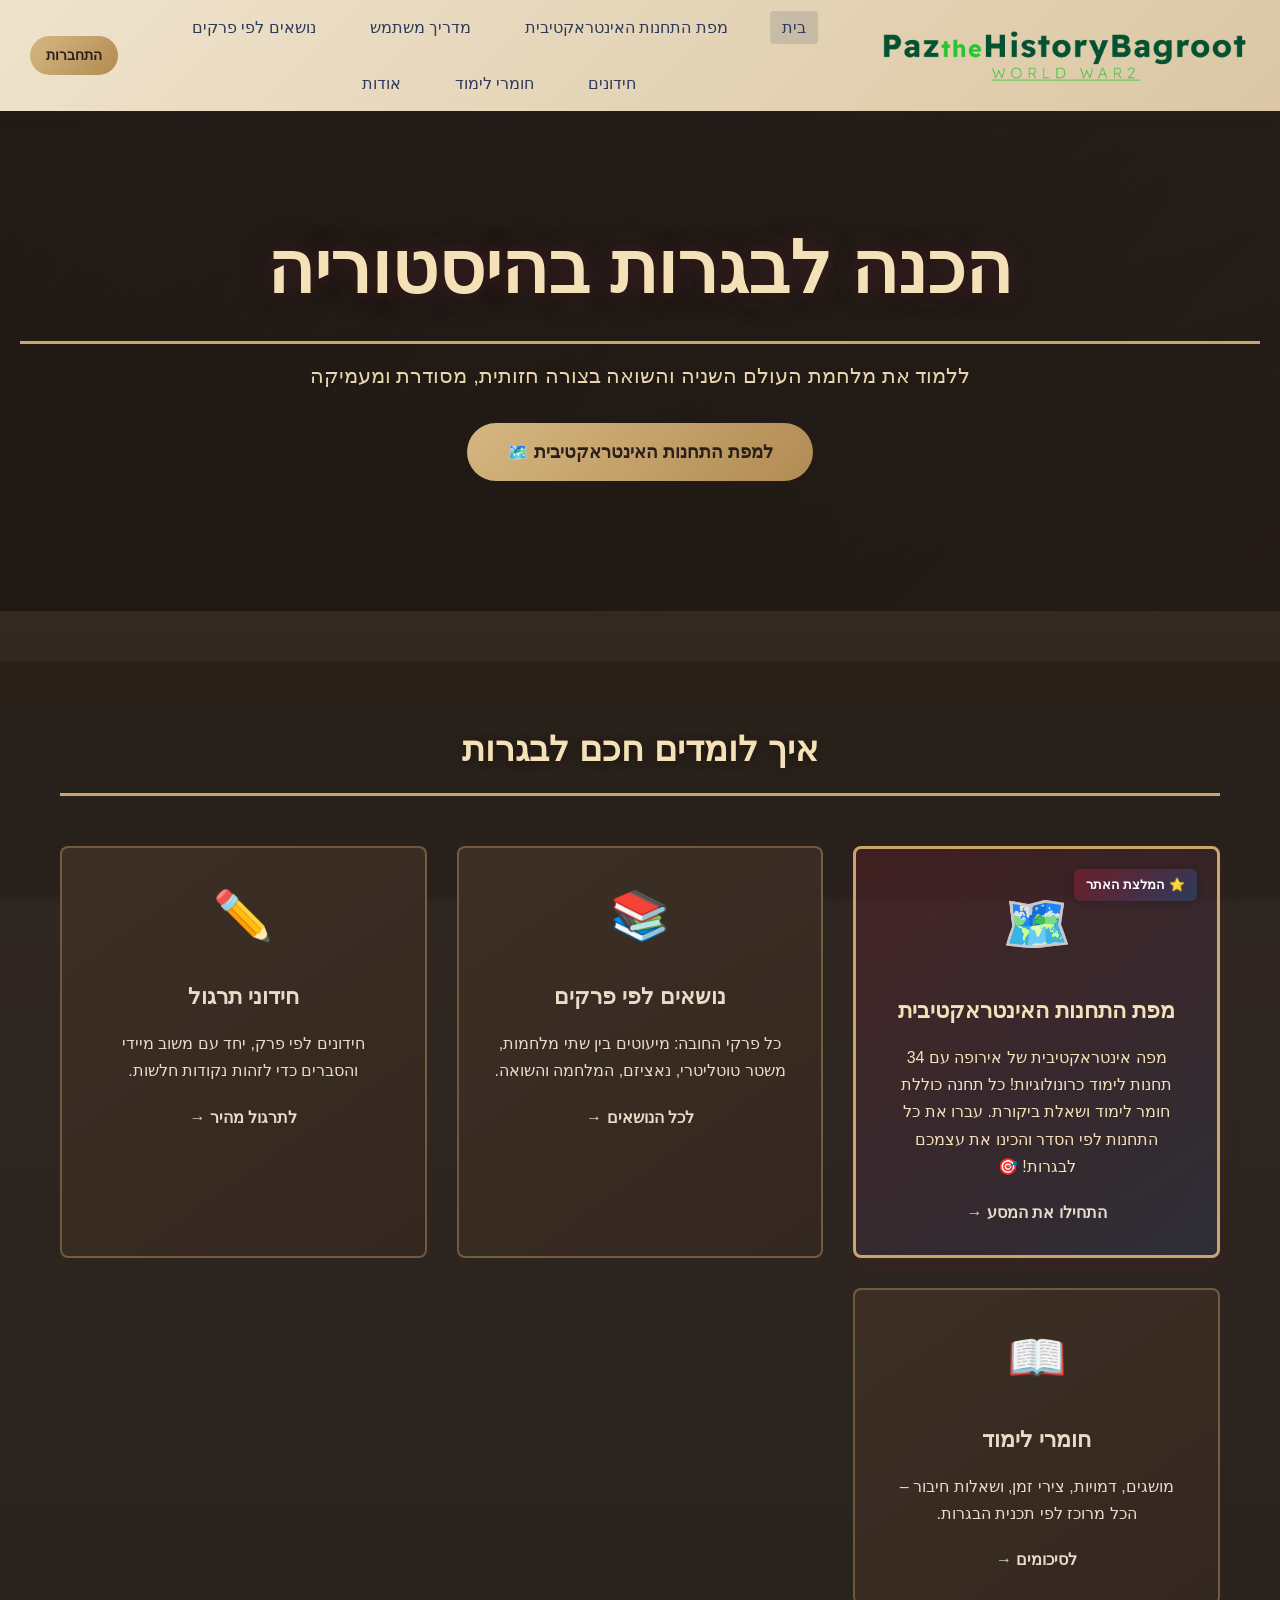
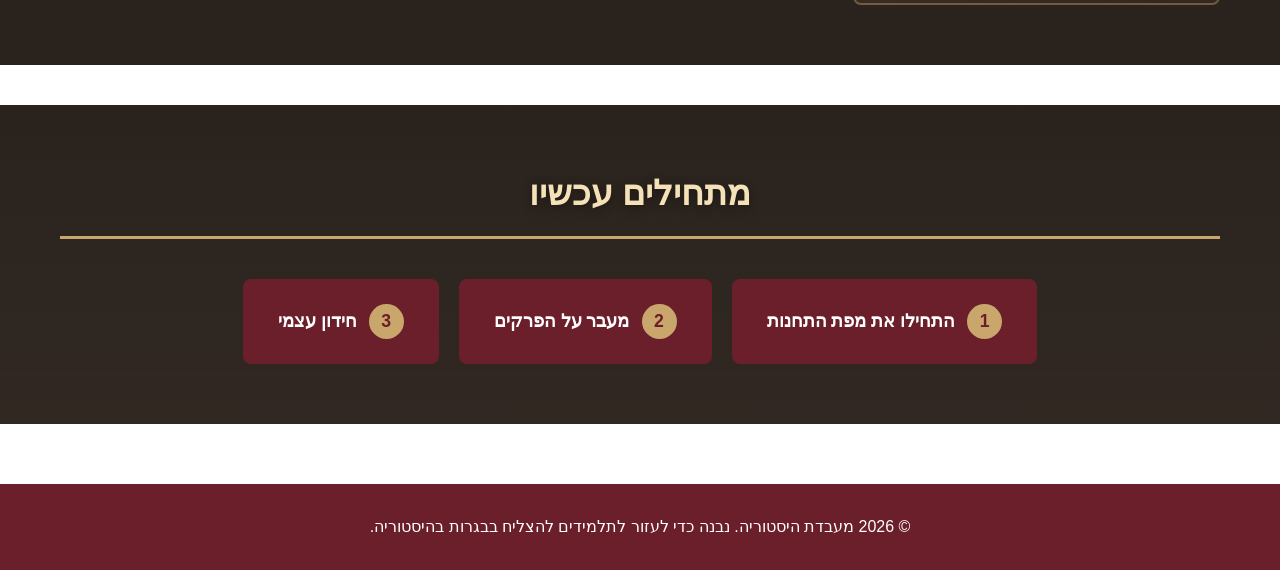
==== commit b8e064c6: "[MOD] Modified whole website with a lot of updates!" ====
--- a/index.html
+++ b/index.html
@@ -7,7 +7,7 @@
   <link rel="stylesheet" href="styles/style.css">
 </head>
 
-<body dir="rtl">
+<body dir="rtl" class="home-page">
   <header class="main-header">
     <div class="header-container">
       <a href="index.html" class="logo-link">
@@ -42,14 +42,10 @@
 
   <main>
     <!-- Hero Section -->
-    <section class="hero">      <div class="hero-background">
-        <div class="floater floater-1"></div>
-        <div class="floater floater-2"></div>
-        <div class="floater floater-3"></div>
-        <div class="floater floater-4"></div>
-        <div class="plane plane-1">✈️</div>
-        <div class="plane plane-2">✈️</div>
-      </div>      <div class="hero-content">
+    <section class="hero">
+      <div class="hero-background">
+      </div>
+      <div class="hero-content">
         <h2>הכנה לבגרות בהיסטוריה</h2>
         <p>ללמוד את מלחמת העולם השניה והשואה בצורה חזותית, מסודרת ומעמיקה</p>
         <a href="timeline-map.html" class="cta-button">למפת התחנות האינטראקטיבית 🗺️</a>
--- a/styles/style.css
+++ b/styles/style.css
@@ -6,15 +6,15 @@
 }
 
 :root {
-  --primary-color: #4a9d6f;
-  --secondary-color: #a8d5ba;
-  --accent-color: #2d7a5e;
-  --light-bg: #f0f8f4;
-  --text-dark: #2c3e50;
-  --text-light: #666;
-  --border-color: #d0e8dc;
-  --success-color: #52b788;
-  --warning-color: #e74c3c;
+  --primary-color: #6b1f2a;
+  --secondary-color: #c9a66b;
+  --accent-color: #2e3a59;
+  --light-bg: #f4efe3;
+  --text-dark: #2a1f1a;
+  --text-light: #6d5b4f;
+  --border-color: #d9c9ad;
+  --success-color: #7b8f5e;
+  --warning-color: #b4442a;
 }
 
 html {
@@ -25,9 +25,38 @@
   font-family: 'Segoe UI', Tahoma, Geneva, Verdana, sans-serif;
   line-height: 1.6;
   color: var(--text-dark);
-  background-color: #fff;
+  background: linear-gradient(180deg, #2a211b 0%, #3a2f26 40%, #4a3a2e 100%) fixed;
   direction: rtl;
   text-align: right;
+}
+
+body:not(.home-page) main {
+  background: linear-gradient(160deg, rgba(244, 239, 227, 0.84) 0%, rgba(233, 220, 196, 0.86) 100%);
+  border-radius: 18px;
+  margin: 18px auto 0;
+  width: min(98%, 1500px);
+  box-shadow: 0 12px 34px rgba(20, 14, 12, 0.25);
+}
+
+.timeline-map-page .container {
+  max-width: 100%;
+  width: 100%;
+  padding: 0 14px;
+}
+
+.timeline-map-page main {
+  width: min(99%, 1700px);
+}
+
+/* Home page global background video */
+.home-page {
+  background: linear-gradient(180deg, #1a1410 0%, #2a211b 30%, #352a22 60%, #2e2520 100%) fixed;
+}
+
+.home-page main,
+.home-page footer {
+  position: relative;
+  z-index: 1;
 }
 
 /* Container & Layout */
@@ -39,13 +68,13 @@
 
 /* Header Styles */
 .main-header {
-  background: linear-gradient(135deg, #e8f5ef 0%, #d4e8df 100%);
+  background: linear-gradient(135deg, #efe3cc 0%, #dbc7a4 100%);
   color: var(--accent-color);
   padding: 15px 0;
   position: sticky;
   top: 0;
   z-index: 100;
-  box-shadow: 0 2px 10px rgba(74, 157, 111, 0.1);
+  box-shadow: 0 2px 12px rgba(46, 58, 89, 0.18);
 }
 
 .header-container {
@@ -81,9 +110,9 @@
   align-items: center;
   gap: 10px;
   padding: 8px 12px;
-  background: linear-gradient(135deg, #4ECDC4 0%, #44A08D 100%);
+  background: linear-gradient(135deg, #6b1f2a 0%, #2e3a59 100%);
   border-radius: 20px;
-  box-shadow: 0 4px 10px rgba(78, 205, 196, 0.3);
+  box-shadow: 0 4px 10px rgba(46, 58, 89, 0.3);
 }
 
 .profile-link {
@@ -102,11 +131,38 @@
   text-decoration: none;
 }
 
+/* כפתור פרופיל עגול בכותרת */
+.profile-link.profile-circle {
+  width: 44px;
+  height: 44px;
+  min-width: 44px;
+  min-height: 44px;
+  border-radius: 50%;
+  padding: 0;
+  justify-content: center;
+  font-size: 22px;
+  box-shadow: 0 2px 8px rgba(0, 0, 0, 0.15);
+}
+.profile-link.profile-circle #userProfileName {
+  display: none;
+}
+
 .header-actions {
   display: flex;
   align-items: center;
   gap: 15px;
   min-width: fit-content;
+}
+
+.header-logout-link {
+  color: var(--accent-color);
+  font-weight: 600;
+  text-decoration: none;
+  margin-right: 8px;
+}
+
+.header-logout-link:hover {
+  text-decoration: underline;
 }
 
 .auth-buttons {
@@ -159,13 +215,13 @@
 
 .main-nav a:hover,
 .main-nav a.active {
-  background-color: rgba(74, 157, 111, 0.15);
-  color: var(--primary-color);
+  background-color: rgba(46, 58, 89, 0.15);
+  color: var(--accent-color);
 }
 
 /* Hero Section */
 .hero {
-  background: linear-gradient(135deg, rgba(74, 157, 111, 0.8) 0%, rgba(45, 122, 94, 0.8) 100%),
+  background: linear-gradient(135deg, rgba(20, 16, 14, 0.7) 0%, rgba(34, 28, 23, 0.72) 100%),
               url('/images/hero-bg.jpg') center/cover;
   color: white;
   padding: 100px 20px;
@@ -176,13 +232,46 @@
   min-height: 500px;
 }
 
+.home-page .hero {
+  background: linear-gradient(135deg, #2a211b 0%, #1e1814 50%, #352218 100%);
+  color: #f4e1b8;
+}
+
+.hero::before {
+  content: "";
+  position: absolute;
+  inset: 0;
+  background: linear-gradient(120deg, rgba(20, 14, 12, 0.62) 0%, rgba(38, 30, 21, 0.55) 100%);
+  z-index: 1;
+}
+
+.home-page .hero::before {
+  background: linear-gradient(120deg, rgba(26, 20, 16, 0.85) 0%, rgba(42, 33, 27, 0.8) 100%);
+}
+
+.hero-video {
+  position: absolute;
+  inset: 0;
+  width: 100%;
+  height: 100%;
+  object-fit: cover;
+  z-index: 0;
+  filter: brightness(0.45) contrast(1.05) saturate(0.7);
+}
+
 .hero-background {
   position: absolute;
   top: 0;
   left: 0;
   right: 0;
   bottom: 0;
-  opacity: 0.3;
+  opacity: 0.25;
+  z-index: 2;
+}
+
+.home-page .hero-background {
+  background: linear-gradient(160deg, rgba(42, 33, 27, 0.4) 0%, rgba(26, 20, 16, 0.5) 100%);
+  opacity: 1;
 }
 
 .floater {
@@ -265,7 +354,7 @@
 
 .hero-content {
   position: relative;
-  z-index: 1;
+  z-index: 3;
   animation: fadeInUp 1s ease-out;
 }
 
@@ -284,11 +373,11 @@
   font-size: 4.5em;
   margin-bottom: 15px;
   font-weight: bold;
-  color: #1b4332;
+  color: #f4e1b8;
   text-shadow: 
-    0 0 10px rgba(45, 122, 94, 0.5),
-    0 0 20px rgba(45, 122, 94, 0.3),
-    0 0 30px rgba(52, 183, 136, 0.2);
+    0 0 10px rgba(43, 28, 21, 0.7),
+    0 0 22px rgba(107, 31, 42, 0.45),
+    0 0 34px rgba(46, 58, 89, 0.3);
   animation: slideInDown 0.8s ease-out;
   transition: all 0.3s ease;
   cursor: pointer;
@@ -297,9 +386,9 @@
 .hero-content h2:hover {
   transform: scale(1.08) translateY(-10px);
   text-shadow: 
-    0 0 15px rgba(45, 122, 94, 0.8),
-    0 0 30px rgba(45, 122, 94, 0.5),
-    0 0 45px rgba(52, 183, 136, 0.4);
+    0 0 15px rgba(107, 31, 42, 0.8),
+    0 0 30px rgba(46, 58, 89, 0.55),
+    0 0 45px rgba(201, 166, 107, 0.35);
 }
 
 @keyframes slideInDown {
@@ -333,8 +422,8 @@
 
 .cta-button {
   display: inline-block;
-  background-color: var(--secondary-color);
-  color: var(--primary-color);
+  background: linear-gradient(135deg, #d6b781 0%, #b18b53 100%);
+  color: #2a1f1a;
   padding: 15px 40px;
   font-size: 1.1em;
   border-radius: 50px;
@@ -346,7 +435,7 @@
 }
 
 .cta-button:hover {
-  background-color: #e8c394;
+  background: linear-gradient(135deg, #e1c693 0%, #bf985f 100%);
   transform: translateY(-3px);
   box-shadow: 0 5px 15px rgba(0, 0, 0, 0.2);
 }
@@ -355,6 +444,11 @@
 .features {
   padding: 60px 0;
   background-color: white;
+}
+
+.home-page .features {
+  background: linear-gradient(180deg, rgba(42, 33, 27, 0.97) 0%, rgba(38, 30, 24, 0.98) 100%);
+  backdrop-filter: blur(4px);
 }
 
 .features h2 {
@@ -421,9 +515,9 @@
 }
 
 .feature-card.featured {
-  background: linear-gradient(135deg, #f0f8f4 0%, #e8f5ef 100%);
+  background: linear-gradient(135deg, #f8f1e4 0%, #efe2cb 100%);
   border: 3px solid var(--primary-color);
-  box-shadow: 0 8px 20px rgba(74, 157, 111, 0.2);
+  box-shadow: 0 8px 20px rgba(107, 31, 42, 0.18);
   position: relative;
   overflow: hidden;
 }
@@ -433,7 +527,7 @@
   position: absolute;
   top: 20px;
   right: 20px;
-  background: linear-gradient(135deg, #2d7a5e 0%, #4a9d6f 100%);
+  background: linear-gradient(135deg, #6b1f2a 0%, #2e3a59 100%);
   color: white;
   padding: 6px 12px;
   font-size: 0.8em;
@@ -445,13 +539,13 @@
 
 .feature-card.featured:hover {
   border-color: var(--accent-color);
-  box-shadow: 0 12px 30px rgba(74, 157, 111, 0.3);
+  box-shadow: 0 12px 30px rgba(46, 58, 89, 0.28);
   transform: translateY(-8px) scale(1.02);
 }
 
 .feature-card.featured .feature-icon {
   font-size: 3.5em;
-  animation: pulse 2s ease-in-out infinite;
+  animation: none;
 }
 
 @keyframes pulse {
@@ -492,6 +586,39 @@
   background-color: var(--light-bg);
   padding: 60px 0;
   text-align: center;
+}
+
+.home-page .quick-start {
+  background: linear-gradient(180deg, rgba(38, 30, 24, 0.98) 0%, rgba(42, 33, 27, 0.97) 100%);
+  backdrop-filter: blur(4px);
+}
+
+.home-page .features h2,
+.home-page .quick-start h2 {
+  color: #f4e1b8;
+  text-shadow: 0 2px 10px rgba(20, 14, 12, 0.65);
+}
+
+.home-page .feature-card {
+  background: linear-gradient(145deg, rgba(62, 48, 38, 0.95) 0%, rgba(52, 40, 32, 0.98) 100%);
+  border-color: rgba(201, 166, 107, 0.4);
+  color: #e8dcc8;
+}
+.home-page .feature-card h3,
+.home-page .feature-card p,
+.home-page .feature-card .feature-link {
+  color: #e8dcc8;
+}
+.home-page .feature-card .feature-link:hover {
+  color: var(--secondary-color);
+}
+.home-page .feature-card.featured {
+  background: linear-gradient(145deg, rgba(107, 31, 42, 0.35) 0%, rgba(46, 58, 89, 0.4) 100%);
+  border-color: var(--secondary-color);
+}
+.home-page .feature-card.featured h3,
+.home-page .feature-card.featured p {
+  color: #f4e1b8;
 }
 
 .quick-start h2 {
@@ -1243,9 +1370,97 @@
 /* Interactive Timeline Map Styles */
 #mapContainer {
   width: 100%;
-  max-width: 1200px;
-  margin: 30px auto;
-  padding: 20px;
+  max-width: 100%;
+  margin: 24px auto;
+  padding: 10px;
+}
+
+/* Map SVG Wrapper */
+.map-svg-wrapper {
+  position: relative;
+  width: 100%;
+  max-width: 100%;
+  margin: 0 auto;
+  background: linear-gradient(145deg, rgba(248, 241, 228, 0.94) 0%, rgba(231, 218, 194, 0.96) 100%);
+  border-radius: 14px;
+  padding: 10px;
+  box-shadow: 0 10px 28px rgba(35, 28, 22, 0.24);
+}
+
+/* Fullscreen button on map */
+.map-fullscreen-btn {
+  position: absolute;
+  bottom: 20px;
+  right: 20px;
+  background: linear-gradient(135deg, #667eea 0%, #764ba2 100%);
+  color: white;
+  border: none;
+  width: 48px;
+  height: 48px;
+  border-radius: 50%;
+  cursor: pointer;
+  font-size: 24px;
+  transition: all 0.3s ease;
+  box-shadow: 0 4px 12px rgba(102, 126, 234, 0.4);
+  display: flex;
+  align-items: center;
+  justify-content: center;
+  z-index: 10;
+}
+
+.map-fullscreen-btn:hover {
+  transform: scale(1.1);
+  box-shadow: 0 6px 16px rgba(102, 126, 234, 0.6);
+}
+
+.map-fullscreen-btn:active {
+  transform: scale(0.95);
+}
+
+/* Fullscreen map wrapper styles */
+.map-svg-wrapper:fullscreen,
+.map-svg-wrapper:-webkit-full-screen,
+.map-svg-wrapper:-moz-full-screen,
+.map-svg-wrapper:-ms-fullscreen {
+  background: #efe2cb;
+  padding: 0;
+  margin: 0;
+  overflow: hidden;
+  width: 100vw;
+  height: 100vh;
+  display: flex;
+  align-items: center;
+  justify-content: center;
+  box-sizing: border-box;
+  position: relative;
+}
+
+.map-svg-wrapper:fullscreen .timeline-map,
+.map-svg-wrapper:-webkit-full-screen .timeline-map,
+.map-svg-wrapper:-moz-full-screen .timeline-map,
+.map-svg-wrapper:-ms-fullscreen .timeline-map {
+  width: auto;
+  height: auto;
+  max-height: 90vh;
+  max-width: 95vw;
+  object-fit: contain;
+  margin: auto;
+  border: none;
+  position: absolute;
+  top: 50%;
+  left: 50%;
+  transform: translate(-50%, -50%);
+}
+
+.map-svg-wrapper:fullscreen .map-fullscreen-btn,
+.map-svg-wrapper:-webkit-full-screen .map-fullscreen-btn,
+.map-svg-wrapper:-moz-full-screen .map-fullscreen-btn,
+.map-svg-wrapper:-ms-fullscreen .map-fullscreen-btn {
+  bottom: 30px;
+  right: 30px;
+  width: 56px;
+  height: 56px;
+  font-size: 28px;
 }
 
 .map-legend {
@@ -1302,19 +1517,21 @@
 
 .timeline-map {
   width: 100%;
-  height: auto;
+  height: min(82vh, 920px);
   max-width: 100%;
-  min-height: 600px;
+  max-height: none;
   border: 2px solid var(--border-color);
   border-radius: 8px;
-  background: linear-gradient(135deg, #fafbfa 0%, #f5f8f6 100%);
-  box-shadow: 0 4px 12px rgba(74, 157, 111, 0.1);
+  background: linear-gradient(135deg, #f2e9d8 0%, #e7dac2 100%);
+  box-shadow: 0 8px 22px rgba(35, 28, 22, 0.2);
   margin-bottom: 30px;
   display: block;
 }
 
 .timeline-map image {
-  filter: brightness(1.05);
+  filter: contrast(1.08) saturate(1.04);
+  image-rendering: -webkit-optimize-contrast;
+  image-rendering: crisp-edges;
 }
 
 .station-marker circle {
@@ -1360,7 +1577,7 @@
 }
 
 .station-path {
-  opacity: 0.6;
+  opacity: 0.92;
 }
 
 .stations-group {
